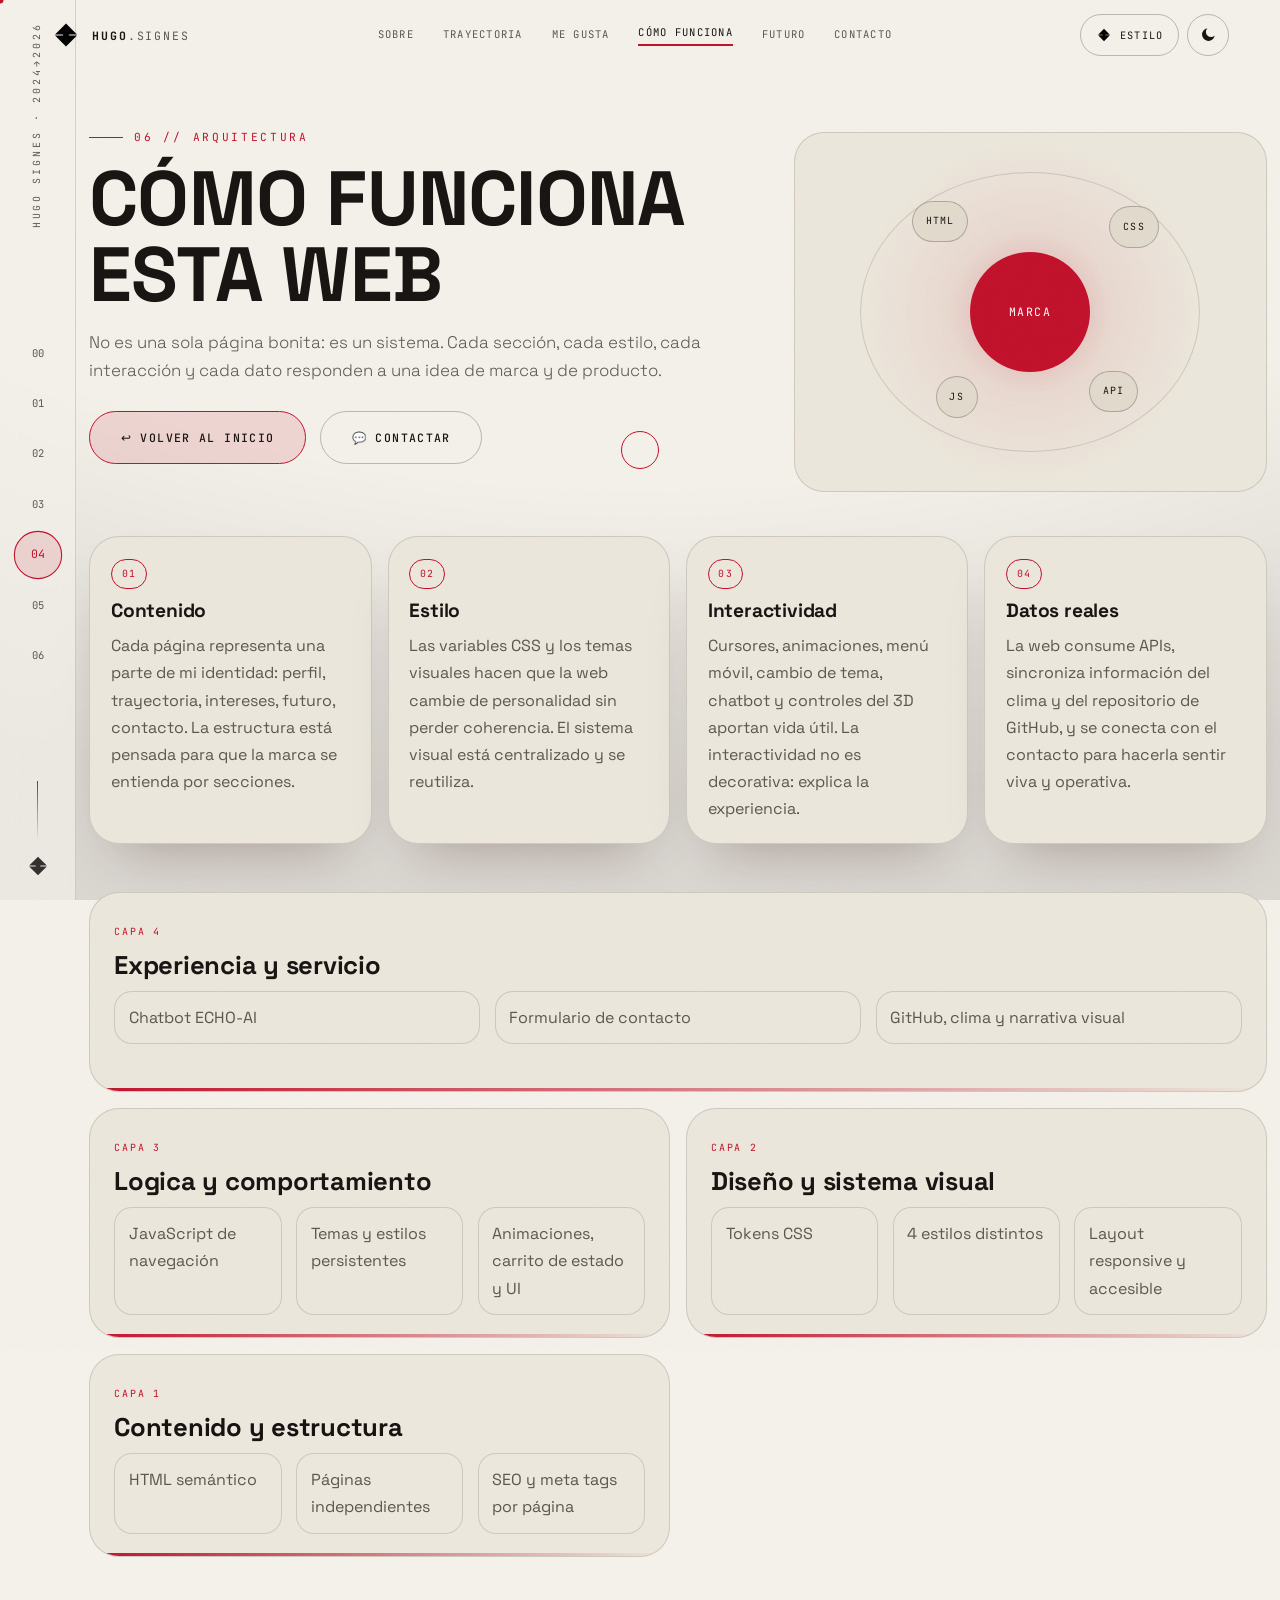
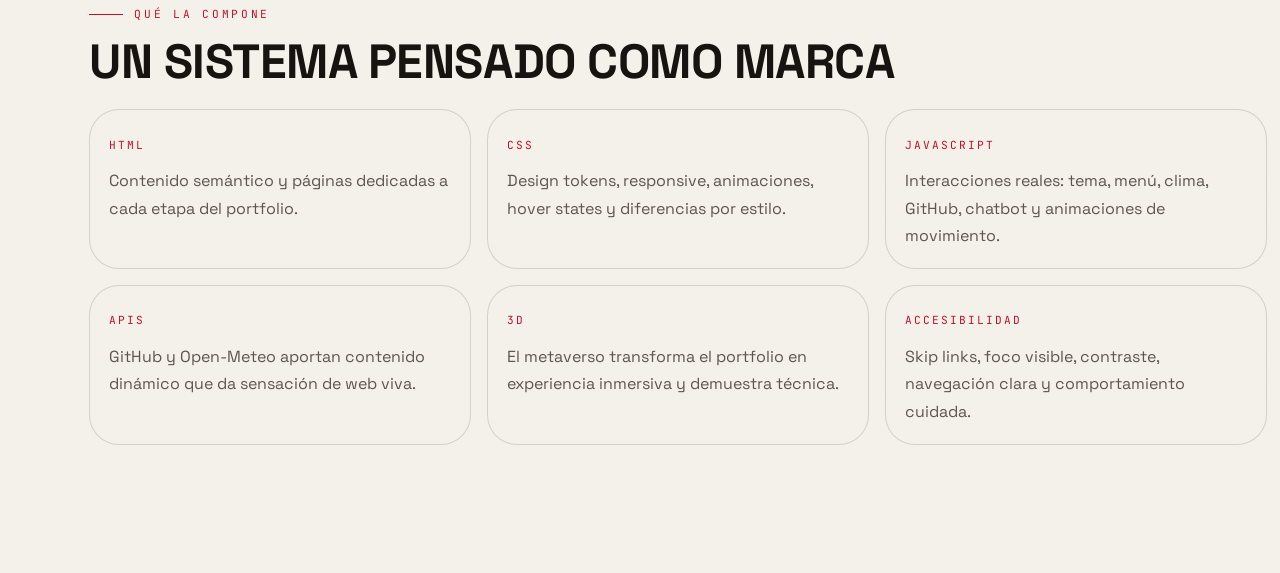
==== como-funciona.html @ f573a204 "Añadido: pagina de como funciona la web y resolucion de algunos problemas" ====
<!DOCTYPE html>
<html lang="es" data-theme="dark" data-style="unico">
<head>
<meta charset="UTF-8">
<meta name="viewport" content="width=device-width, initial-scale=1, viewport-fit=cover, user-scalable=no">
<title>Cómo funciona — Hugo Signes Sisternes</title>
<meta name="theme-color" content="#0A0A0C">
<meta property="og:title" content="Cómo funciona — Hugo Signes Sisternes">
<meta property="og:type" content="website">
<meta name="description" content="Descripción de la arquitectura, contenido y lógica de la web personal de Hugo Signes Sisternes.">
<link rel="preconnect" href="https://fonts.googleapis.com">
<link rel="preconnect" href="https://fonts.gstatic.com" crossorigin>
<link href="https://fonts.googleapis.com/css2?family=Space+Grotesk:wght@300;400;500;600;700&family=JetBrains+Mono:wght@400;500&family=Chakra+Petch:wght@400;500;600;700&family=Fraunces:opsz,wght@9..144,400;9..144,500;9..144,600;9..144,700&family=Press+Start+2P&family=VT323&display=swap" rel="stylesheet">
<link rel="stylesheet" href="styles.css">
<script>
(function(){
  try{
    var url = new URLSearchParams(window.location.search);
    var t = url.get('theme') || localStorage.getItem('hugo-theme') || (matchMedia('(prefers-color-scheme: light)').matches?'light':'dark');
    var s = url.get('style') || localStorage.getItem('hugo-style') || 'unico';
    document.documentElement.setAttribute('data-theme',t);
    document.documentElement.setAttribute('data-style',s);
  }catch(e){}
})();
</script>
</head>
<body>
<a class="skip" href="#main">Saltar al contenido</a>

<svg width="0" height="0" style="position:absolute" aria-hidden="true">
  <symbol id="wing" viewBox="0 0 120 120">
    <path d="M60 14 L16 58 L60 58 Z"/><path d="M60 106 L16 62 L60 62 Z"/>
    <path d="M60 14 L104 58 L60 58 Z"/><path d="M60 106 L104 62 L60 62 Z"/>
    <rect x="50" y="50" width="20" height="20" transform="rotate(45 60 60)"/>
  </symbol>
</svg>

<div class="grain" aria-hidden="true"></div>
<div class="scanlines" aria-hidden="true"></div>
<div class="vignette" aria-hidden="true"></div>
<div class="cursor" aria-hidden="true"></div>
<div class="cursor-ring" aria-hidden="true"></div>
<div class="trail" aria-hidden="true"></div>

<header class="topbar">
  <div class="topbar__inner">
    <a href="index.html" class="logo" data-magnetic>
      <svg class="logo__mark" aria-hidden="true"><use href="#wing"/></svg>
      <span class="logo__txt"><b>hugo</b>.signes</span>
    </a>
    <nav class="topnav" aria-label="Secciones">
      <a href="sobre.html">Sobre</a>
      <a href="trabajo.html">Trayectoria</a>
      <a href="gusta.html">Me gusta</a>
      <a href="como-funciona.html" class="is-active">Cómo funciona</a>
      <a href="futuro.html">Futuro</a>
      <a href="contacto.html">Contacto</a>
    </nav>
    <div class="tools">
      <div class="style-switch">
        <button class="style-switch__btn" id="styleToggle" aria-haspopup="true" aria-expanded="false">
          <svg aria-hidden="true"><use href="#wing"/></svg><span>Estilo</span>
        </button>
        <div class="style-switch__panel" id="stylePanel" hidden>
          <button data-set-style="unico"><i class="sw sw--unico"></i>Único</button>
          <button data-set-style="professional"><i class="sw sw--pro"></i>Profesional</button>
          <button data-set-style="gamer"><i class="sw sw--gamer"></i>Undertale</button>
          <button data-set-style="retro"><i class="sw sw--retro"></i>Retro</button>
        </div>
      </div>
      <button class="theme-toggle" id="themeToggle" aria-label="Cambiar tema">
        <span class="theme-toggle__ico theme-toggle__ico--sun"><svg viewBox="0 0 24 24"><circle cx="12" cy="12" r="4.5"/><g stroke="currentColor" stroke-width="1.6" stroke-linecap="round" fill="none"><path d="M12 2v2.5M12 19.5V22M2 12h2.5M19.5 12H22M4.9 4.9l1.8 1.8M17.3 17.3l1.8 1.8M19.1 4.9l-1.8 1.8M6.7 17.3l-1.8 1.8"/></g></svg></span>
        <span class="theme-toggle__ico theme-toggle__ico--moon"><svg viewBox="0 0 24 24"><path d="M21 12.8A8.5 8.5 0 1 1 11.2 3a6.8 6.8 0 0 0 9.8 9.8Z"/></svg></span>
      </button>
    </div>
  </div>
</header>

<aside class="rail" aria-hidden="true">
  <span class="rail__top">Hugo Signes · 2024→2026</span>
  <nav class="rail__nav">
    <a href="index.html" data-label="Inicio">00<i class="rail__dot"></i></a>
    <a href="sobre.html" data-label="Sobre mí">01<i class="rail__dot"></i></a>
    <a href="trabajo.html" data-label="Trayectoria">02<i class="rail__dot"></i></a>
    <a href="gusta.html" data-label="Me gusta">03<i class="rail__dot"></i></a>
    <a href="como-funciona.html" data-label="Cómo funciona" class="is-active">04<i class="rail__dot"></i></a>
    <a href="futuro.html" data-label="Futuro IA">05<i class="rail__dot"></i></a>
    <a href="contacto.html" data-label="Contacto">06<i class="rail__dot"></i></a>
  </nav>
  <div class="rail__bottom"><span class="rail__line"></span><svg class="rail__wing"><use href="#wing"/></svg></div>
</aside>

<div class="page">
<main id="main">
  <section class="section architecture" id="como-funciona">
    <div class="section__inner">
      <div class="architecture__hero" data-reveal>
        <div>
          <span class="section__num">06 // Arquitectura</span>
          <h1 class="section__title">Cómo funciona esta web</h1>
          <p class="section__sub">No es una sola página bonita: es un sistema. Cada sección, cada estilo, cada interacción y cada dato responden a una idea de marca y de producto.</p>
          <div class="hero__cta" style="margin-top: 1.6rem;">
            <a href="index.html" class="btn btn--solid" data-magnetic>↩ Volver al inicio</a>
            <a href="contacto.html" class="btn btn--ghost" data-magnetic>💬 Contactar</a>
          </div>
        </div>
        <div class="architecture__visual">
          <div class="architecture__orbit">
            <span class="architecture__core">marca</span>
            <span class="architecture__node architecture__node--1">HTML</span>
            <span class="architecture__node architecture__node--2">CSS</span>
            <span class="architecture__node architecture__node--3">JS</span>
            <span class="architecture__node architecture__node--4">API</span>
          </div>
        </div>
      </div>

      <div class="architecture__steps" data-reveal>
        <article class="architecture__card">
          <span class="architecture__index">01</span>
          <h3>Contenido</h3>
          <p>Cada página representa una parte de mi identidad: perfil, trayectoria, intereses, futuro, contacto. La estructura está pensada para que la marca se entienda por secciones.</p>
        </article>
        <article class="architecture__card">
          <span class="architecture__index">02</span>
          <h3>Estilo</h3>
          <p>Las variables CSS y los temas visuales hacen que la web cambie de personalidad sin perder coherencia. El sistema visual está centralizado y se reutiliza.</p>
        </article>
        <article class="architecture__card">
          <span class="architecture__index">03</span>
          <h3>Interactividad</h3>
          <p>Cursores, animaciones, menú móvil, cambio de tema, chatbot y controles del 3D aportan vida útil. La interactividad no es decorativa: explica la experiencia.</p>
        </article>
        <article class="architecture__card">
          <span class="architecture__index">04</span>
          <h3>Datos reales</h3>
          <p>La web consume APIs, sincroniza información del clima y del repositorio de GitHub, y se conecta con el contacto para hacerla sentir viva y operativa.</p>
        </article>
      </div>

      <div class="architecture__diagram" data-reveal>
        <div class="architecture__layer architecture__layer--top">
          <span class="architecture__label">Capa 4</span>
          <h3>Experiencia y servicio</h3>
          <ul>
            <li>Chatbot ECHO-AI</li>
            <li>Formulario de contacto</li>
            <li>GitHub, clima y narrativa visual</li>
          </ul>
        </div>
        <div class="architecture__layer architecture__layer--mid">
          <span class="architecture__label">Capa 3</span>
          <h3>Logica y comportamiento</h3>
          <ul>
            <li>JavaScript de navegación</li>
            <li>Temas y estilos persistentes</li>
            <li>Animaciones, carrito de estado y UI</li>
          </ul>
        </div>
        <div class="architecture__layer architecture__layer--low">
          <span class="architecture__label">Capa 2</span>
          <h3>Diseño y sistema visual</h3>
          <ul>
            <li>Tokens CSS</li>
            <li>4 estilos distintos</li>
            <li>Layout responsive y accesible</li>
          </ul>
        </div>
        <div class="architecture__layer architecture__layer--base">
          <span class="architecture__label">Capa 1</span>
          <h3>Contenido y estructura</h3>
          <ul>
            <li>HTML semántico</li>
            <li>Páginas independientes</li>
            <li>SEO y meta tags por página</li>
          </ul>
        </div>
      </div>

      <div class="architecture__stack" data-reveal>
        <div class="section__head" style="margin-bottom:1.5rem;">
          <span class="section__num">Qué la compone</span>
          <h2 class="section__title" style="font-size: clamp(2rem, 4vw, 3rem);">Un sistema pensado como marca</h2>
        </div>

        <div class="architecture__features">
          <div class="architecture__feature">
            <span>HTML</span>
            <p>Contenido semántico y páginas dedicadas a cada etapa del portfolio.</p>
          </div>
          <div class="architecture__feature">
            <span>CSS</span>
            <p>Design tokens, responsive, animaciones, hover states y diferencias por estilo.</p>
          </div>
          <div class="architecture__feature">
            <span>JavaScript</span>
            <p>Interacciones reales: tema, menú, clima, GitHub, chatbot y animaciones de movimiento.</p>
          </div>
          <div class="architecture__feature">
            <span>APIs</span>
            <p>GitHub y Open-Meteo aportan contenido dinámico que da sensación de web viva.</p>
          </div>
          <div class="architecture__feature">
            <span>3D</span>
            <p>El metaverso transforma el portfolio en experiencia inmersiva y demuestra técnica.</p>
          </div>
          <div class="architecture__feature">
            <span>Accesibilidad</span>
            <p>Skip links, foco visible, contraste, navegación clara y comportamiento cuidada.</p>
          </div>
        </div>
      </div>
    </div>
  </section>
</main>
</div>

<script src="script.js" defer></script>
</body>
</html>
---- styles.css ----
/* =====================================================================
   HUGO SIGNES SISTERNES · 4 ESTILOS COMPLETOS (Optimizado para Rúbrica)
   unico · professional · gamer (Undertale) · retro (Pixel CRT)
   ===================================================================== */

:root{
  --wrap:min(1280px,92vw); 
  --ease:cubic-bezier(.16,1,.3,1); 
  --ease-b:cubic-bezier(.68,-.4,.32,1.4); 
  --ease-out-quint: cubic-bezier(0.22, 1, 0.36, 1);
  --r:20px; --r-lg:30px; --r-btn:999px;
  --font-display:'Space Grotesk',system-ui,sans-serif;
  --font-body:'Space Grotesk',system-ui,sans-serif;
  --font-label:'JetBrains Mono',ui-monospace,monospace;
  --clip:none; --scan:0; --glow:0 0 0 0 transparent;
  --card-shadow:0 30px 60px -30px rgba(0,0,0,.6); --rail-w:76px;
  --img-filter:grayscale(.3) contrast(1.05); --media-shadow:none; --media-overlay:none;
}

/* ===== 1) ÚNICO · YVELTAL ===== */
html[data-style="unico"]{
  --bg:#0A0A0C; --bg-2:#121217; --bg-3:#1B1B22; --text:#F4F1EA; --muted:#9A9CA6; --bone:#E9E4D6;
  --accent:#E4172B; --accent-2:#FF3A4D; --accent-3:#E9E4D6; --accent-soft:rgba(228,23,43,.16);
  --line:rgba(244,241,234,.12); --line-strong:rgba(244,241,234,.24); --on-accent:#fff;
  --grain:.05; --r:20px; --r-lg:30px; --img-filter:grayscale(.35) contrast(1.06);
}
html[data-style="unico"][data-theme="light"]{
  --bg:#F4F1EA; --bg-2:#ECE7DC; --bg-3:#E1DACB; --text:#161311; --muted:#5C564D; --bone:#161311;
  --accent:#C2102A; --accent-2:#E4172B; --accent-3:#161311; --accent-soft:rgba(194,16,42,.12);
  --line:rgba(22,19,17,.14); --line-strong:rgba(22,19,17,.26); --grain:.035;
  --card-shadow:0 30px 55px -30px rgba(60,20,20,.35);
}

/* ===== 2) PROFESIONAL ===== */
html[data-style="professional"]{
  --font-display:'Fraunces',Georgia,serif; --font-body:'Space Grotesk',system-ui,sans-serif; --font-label:'JetBrains Mono',monospace;
  --r:8px; --r-lg:12px; --r-btn:6px; --grain:.015;
  --bg:#0E1626; --bg-2:#13203A; --bg-3:#1B2C4C; --text:#EAF0F8; --muted:#9FB0C6; --bone:#EAF0F8;
  --accent:#E03A4C; --accent-2:#6EA8FE; --accent-3:#6EA8FE; --accent-soft:rgba(110,168,254,.14);
  --line:rgba(234,240,248,.12); --line-strong:rgba(234,240,248,.26); --on-accent:#fff;
  --card-shadow:0 24px 50px -30px rgba(0,0,0,.7); --img-filter:grayscale(0) saturate(.95) contrast(1.02);
}
html[data-style="professional"][data-theme="light"]{
  --bg:#FBFAF7; --bg-2:#F1EFE8; --bg-3:#E7E3D8; --text:#16202E; --muted:#5A6675; --bone:#16202E;
  --accent:#B01E30; --accent-2:#2E5FA3; --accent-3:#2E5FA3; --accent-soft:rgba(46,95,163,.10);
  --line:rgba(22,32,46,.14); --line-strong:rgba(22,32,46,.28);
  --card-shadow:0 20px 40px -28px rgba(30,40,60,.28);
}

/* ===== 3) RETRO · PIXEL / CRT ===== */
html[data-style="retro"]{
  --font-display:'Press Start 2P',monospace; --font-body:'VT323',monospace; --font-label:'Press Start 2P',monospace;
  --r:0; --r-lg:0; --r-btn:0; --grain:.06; --scan:.3;
  --bg:#0d0d12; --bg-2:#15151d; --bg-3:#1d1d28; --text:#e8f6e8; --muted:#8fa88f; --bone:#3ddc84;
  --accent:#ff2e4c; --accent-2:#ffd23f; --accent-3:#3ddc84; --accent-soft:rgba(255,46,76,.18);
  --line:rgba(232,246,232,.14); --line-strong:rgba(61,220,132,.42); --on-accent:#0d0d12;
  --card-shadow:6px 6px 0 var(--accent-3); --img-filter:contrast(1.15) saturate(1.4);
  --media-shadow:4px 4px 0 var(--text);
  --media-overlay:repeating-linear-gradient(0deg,rgba(0,0,0,.25) 0 2px,transparent 2px 4px);
}
html[data-style="retro"][data-theme="light"]{
  --bg:#dfe6d5; --bg-2:#cfd9c4; --bg-3:#c0cca8; --text:#16211a; --muted:#4a5a4d; --bone:#1f7a3d;
  --accent:#d0202f; --accent-2:#c98a12; --accent-3:#1f7a3d; --accent-soft:rgba(208,32,47,.14);
  --line:rgba(22,33,26,.2); --line-strong:rgba(31,122,61,.45); --on-accent:#f4f7ee;
  --card-shadow:6px 6px 0 rgba(22,33,26,.85); --media-shadow:4px 4px 0 rgba(22,33,26,.85);
}

/* ---------- Reset & Base ---------- */
*,*::before,*::after{box-sizing:border-box}
[hidden]{display:none!important}
html{scroll-behavior:smooth; scroll-padding-top:6rem}
body{margin:0;background:var(--bg);color:var(--text);font-family:var(--font-body);line-height:1.7;-webkit-font-smoothing:antialiased;overflow-x:hidden;transition:background .5s var(--ease),color .5s var(--ease)}
body.has-cursor,body.has-cursor a,body.has-cursor button,body.has-cursor .topnav a,body.has-cursor .style-switch__btn,body.has-cursor .theme-toggle{cursor:none}
img{max-width:100%;display:block}
a{color:inherit;text-decoration:none}
h1,h2,h3{margin:0;font-family:var(--font-display);font-weight:700;line-height:.98;letter-spacing:-.01em}
p{margin:0 0 1.1em}
button{font-family:inherit;cursor:pointer}
ul,ol{margin:0;padding:0}
::selection{background:var(--accent);color:var(--on-accent)}

.hero, .section, .footer { scroll-margin-top: 80px; }

/* ---------- Capas Visuales (Grano, Scanlines, Viñeta) ---------- */
.grain{position:fixed;inset:-50%;z-index:200;pointer-events:none;opacity:var(--grain);background-image:url("data:image/svg+xml;utf8,<svg xmlns='http://www.w3.org/2000/svg' width='240' height='240'><filter id='n'><feTurbulence type='fractalNoise' baseFrequency='.9' numOctaves='3'/></filter><rect width='100%' height='100%' filter='url(%23n)'/></svg>");animation:grain 6s steps(6) infinite}
@keyframes grain{0%{transform:translate(0,0)}20%{transform:translate(-3%,2%)}40%{transform:translate(2%,-3%)}60%{transform:translate(-2%,-2%)}80%{transform:translate(3%,1%)}100%{transform:translate(0,0)}}
.scanlines{position:fixed;inset:0;z-index:199;pointer-events:none;opacity:var(--scan);background:repeating-linear-gradient(0deg,rgba(0,0,0,.5) 0 1px,transparent 1px 3px);animation:scan 8s linear infinite}
@keyframes scan{to{background-position:0 100%}}
.vignette{position:fixed;inset:0;z-index:1;pointer-events:none;background:radial-gradient(120% 90% at 50% 0%,transparent 55%,rgba(0,0,0,.4))}
html[data-theme="light"] .vignette{background:radial-gradient(120% 90% at 50% 0%,transparent 60%,rgba(0,0,0,.1))}

/* ---------- Accesibilidad & Foco ---------- */
.skip{position:fixed;left:1rem;top:-4rem;z-index:300;background:var(--accent);color:var(--on-accent);padding:.7rem 1.1rem;border-radius:var(--r-btn);transition:top .2s}
.skip:focus{top:1rem}
:where(a,button,input,textarea,[tabindex]):focus-visible{outline:2px solid var(--accent-2);outline-offset:3px}

/* ---------- Cursor Personalizado y Estela ---------- */
.cursor,.cursor-ring{position:fixed;top:0;left:0;z-index:210;pointer-events:none;border-radius:50%;transform:translate(-50%,-50%);opacity:0;transition:opacity .3s}
.cursor{width:7px;height:7px;background:var(--accent)}
.cursor-ring{width:38px;height:38px;border:1.5px solid var(--accent);transition:width .28s var(--ease),height .28s var(--ease),background .28s,border-color .28s,border-radius .28s}
body.has-cursor .cursor,body.has-cursor .cursor-ring{opacity:1}
body.has-cursor .cursor-ring.is-hover{width:70px;height:70px;background:var(--accent-soft);border-color:transparent;backdrop-filter: blur(2px);}
html[data-style="gamer"] .cursor-ring{border-style:dashed;border-radius:4px}
html[data-style="gamer"] .cursor{border-radius:1px}
html[data-style="retro"] .cursor-ring{border-radius:0;border-width:2px}
html[data-style="retro"] .cursor{border-radius:0;width:9px;height:9px}
html[data-style="professional"] .cursor,html[data-style="professional"] .cursor-ring{display:none}
.trail{position:fixed;inset:0;z-index:181;pointer-events:none;overflow:hidden}
.trail i{position:absolute;width:7px;height:7px;border-radius:50%;background:var(--accent);transform:translate(-50%,-50%);box-shadow:0 0 10px var(--accent);animation:trail .8s var(--ease) forwards}
@keyframes trail{to{opacity:0;transform:translate(-50%,-50%) scale(.15)}}

/* ---------- Topbar & Navegación Superior ---------- */
.topbar{position:fixed;top:0;left:0;right:0;z-index:120;transition:.4s var(--ease);border-bottom:1px solid transparent}
.topbar.is-scrolled{background:color-mix(in srgb,var(--bg) 84%,transparent);backdrop-filter:blur(16px) saturate(1.3);border-bottom-color:var(--line)}
.topbar__inner{width:var(--wrap);margin-inline:auto;display:flex;align-items:center;justify-content:space-between;gap:1rem;padding:.9rem 0}
.logo{display:flex;align-items:center;gap:.7rem; transition: transform .3s var(--ease-b)}
.logo:hover{transform: scale(1.05)}
.logo__mark{width:30px;height:30px;color:var(--accent);flex:none;animation:spinSlow 26s linear infinite}
@keyframes spinSlow{to{transform:rotate(360deg)}}
.logo__txt{font-family:var(--font-label);font-size:.72rem;letter-spacing:.16em;text-transform:uppercase;color:var(--muted)}
.logo__txt b{color:var(--text)}
.topnav{display:flex;gap:.1rem;list-style:none}
.topnav a{position:relative;display:block;padding:.6rem .85rem;font-family:var(--font-label);font-size:.66rem;letter-spacing:.12em;text-transform:uppercase;color:var(--muted);transition:color .3s, transform .3s var(--ease)}
.topnav a::after{content:"";position:absolute;left:.85rem;right:.85rem;bottom:.35rem;height:2px;background:var(--accent);transform:scaleX(0);transform-origin:0 50%;transition:transform .4s var(--ease)}
.topnav a:hover,.topnav a.is-active{color:var(--text); transform: translateY(-2px)}
.topnav a:hover::after,.topnav a.is-active::after{transform:scaleX(1)}
.tools{display:flex;align-items:center;gap:.5rem}
.weather-badge{display:inline-flex;align-items:center;gap:.55rem;padding:.42rem .8rem;border:1px solid var(--line-strong);background:color-mix(in srgb, var(--bg-2) 80%, transparent);border-radius:999px;color:var(--text);font-family:var(--font-label);font-size:.62rem;letter-spacing:.08em;text-transform:uppercase;box-shadow:var(--card-shadow);backdrop-filter:blur(10px)}
.weather-badge span{display:inline-block}
.weather-badge #weather-icon{font-size:1rem;line-height:1}
.weather-city{color:var(--muted)}
.style-switch{position:relative}
.style-switch__btn{display:flex;align-items:center;gap:.5rem;height:42px;padding:0 .95rem;border:1px solid var(--line-strong);background:transparent;color:var(--text);border-radius:var(--r-btn);font-family:var(--font-label);font-size:.64rem;letter-spacing:.1em;text-transform:uppercase;transition:.3s var(--ease)}
.style-switch__btn:hover{border-color:var(--accent);color:var(--accent);box-shadow:var(--glow); transform: translateY(-2px)}
.style-switch__btn svg{width:16px;height:16px;color:var(--accent)}
.style-switch__panel{position:absolute;top:calc(100% + 10px);right:0;width:230px;background:color-mix(in srgb,var(--bg-2) 90%,transparent); backdrop-filter:blur(10px); border:1px solid var(--line-strong);border-radius:var(--r);padding:.5rem;box-shadow:var(--card-shadow);display:flex;flex-direction:column;gap:.15rem;transform-origin:top right;animation:pop .3s var(--ease-b)}
@keyframes pop{from{opacity:0;transform:scale(.9) translateY(-10px)}to{opacity:1;transform:none}}
.style-switch__panel button{display:flex;align-items:center;gap:.7rem;width:100%;padding:.75rem .8rem;border:0;background:transparent;color:var(--muted);border-radius:calc(var(--r) - 4px);font-family:var(--font-label);font-size:.72rem;text-align:left;transition:all .25s var(--ease)}
.style-switch__panel button:hover{background:var(--bg-3);color:var(--text);transform:translateX(5px)}
.style-switch__panel button.is-active{background:var(--accent-soft);color:var(--text)}
.sw{width:16px;height:16px;border-radius:5px;flex:none;box-shadow:inset 0 0 0 1px rgba(255,255,255,.15)}
.sw--unico{background:linear-gradient(135deg,#E4172B,#0A0A0C)}
.sw--pro{background:linear-gradient(135deg,#2E5FA3,#E03A4C)}
.sw--gamer{background:linear-gradient(135deg,#FF1E45,#21E6C1)}
.sw--retro{background:linear-gradient(135deg,#ff2e4c,#3ddc84)}
.theme-toggle{position:relative;width:42px;height:42px;border:1px solid var(--line-strong);background:transparent;color:var(--text);display:grid;place-items:center;border-radius:var(--r-btn);transition:.3s var(--ease)}
.theme-toggle:hover{border-color:var(--accent);color:var(--accent);box-shadow:var(--glow); transform: translateY(-2px)}
.theme-toggle__ico{position:absolute;display:grid;place-items:center;transition:transform .5s var(--ease-b),opacity .4s}
.theme-toggle__ico svg{width:18px;height:18px;fill:currentColor}
.theme-toggle__ico--moon{opacity:0;transform:rotate(-90deg) scale(.4)}
html[data-theme="light"] .theme-toggle__ico--sun{opacity:0;transform:rotate(90deg) scale(.4)}
html[data-theme="light"] .theme-toggle__ico--moon{opacity:1;transform:none}
.burger{display:none;flex-direction:column;gap:5px;width:42px;height:42px;align-items:center;justify-content:center;background:none;border:1px solid var(--line-strong);border-radius:var(--r-btn)}
.burger span{display:block;width:20px;height:2px;background:var(--text);transition:.3s var(--ease)}
.burger[aria-expanded="true"] span:nth-child(1){transform:translateY(7px) rotate(45deg)}
.burger[aria-expanded="true"] span:nth-child(2){opacity:0}
.burger[aria-expanded="true"] span:nth-child(3){transform:translateY(-7px) rotate(-45deg)}

/* ---------- Rail Lateral ---------- */
.rail{position:fixed;left:0;top:0;bottom:0;width:var(--rail-w);z-index:110;display:flex;flex-direction:column;align-items:center;justify-content:space-between;padding:1.4rem 0;border-right:1px solid var(--line);background:color-mix(in srgb,var(--bg) 70%,transparent);backdrop-filter:blur(8px)}
.rail__top{writing-mode:vertical-rl;transform:rotate(180deg);font-family:var(--font-label);font-size:.62rem;letter-spacing:.3em;text-transform:uppercase;color:var(--muted)}
.rail__nav{display:flex;flex-direction:column;gap:.4rem;list-style:none}
.rail__nav a{position:relative;display:grid;place-items:center;width:44px;height:44px;border-radius:var(--r-btn);font-family:var(--font-label);font-size:.66rem;color:var(--muted);border:1px solid transparent;transition:.35s var(--ease)}
.rail__nav a::before{content:attr(data-label);position:absolute;left:calc(100% + 12px);white-space:nowrap;font-size:.62rem;letter-spacing:.14em;text-transform:uppercase;color:var(--text);background:var(--bg-2);border:1px solid var(--line-strong);padding:.35rem .7rem;border-radius:var(--r-btn);opacity:0;transform:translateX(-10px);transition:.35s var(--ease-b);pointer-events:none}
.rail__nav a:hover::before{opacity:1;transform:translateX(0)}
.rail__nav a:hover{color:var(--text);border-color:var(--line-strong)}
.rail__nav a.is-active{color:var(--accent);border-color:var(--accent);background:var(--accent-soft);box-shadow:var(--glow); transform: scale(1.1)}
.rail__dot{position:absolute;right:-30px;top:50%;width:6px;height:6px;border-radius:50%;background:var(--accent);transform:translateY(-50%) scale(0);opacity:0;transition:.3s var(--ease-b)}
.rail__bottom{display:flex;flex-direction:column;align-items:center;gap:.8rem}
.rail__wing{width:24px;height:24px;color:var(--accent);opacity:.8;animation:spinSlow 20s linear infinite reverse}
.rail__line{width:1px;height:60px;background:linear-gradient(var(--accent),transparent)}
.page{padding-left:var(--rail-w)}

/* ---------- Hero Section ---------- */
.hero{position:relative;min-height:100svh;display:flex;align-items:center;padding:7rem 0 4rem;overflow:hidden}
.hero__bg{position:absolute;inset:0;z-index:0}
.hero__grid{position:absolute;inset:-2px;background-image:linear-gradient(var(--line) 1px,transparent 1px),linear-gradient(90deg,var(--line) 1px,transparent 1px);background-size:70px 70px;opacity:.6;transition:transform .3s ease-out;-webkit-mask-image:radial-gradient(ellipse 80% 70% at 30% 40%,#000,transparent 78%);mask-image:radial-gradient(ellipse 80% 70% at 30% 40%,#000,transparent 78%)}
.hero__glow{position:absolute;width:1100px;height:1100px;top:-28%;right:-14%;background:radial-gradient(circle,var(--accent-soft),transparent 60%);filter:blur(30px);transition:transform .3s ease-out}
.hero__wing{position:absolute;width:min(52vw,620px);height:auto;top:50%;color:var(--accent);opacity:.13;animation:breathe 9s ease-in-out infinite;transition:transform .2s ease-out}
.hero__wing--l{left:-4%;transform:translateY(-50%) scaleX(-1)}
.hero__wing--r{right:-4%;transform:translateY(-50%)}
@keyframes breathe{0%,100%{opacity:.09}50%{opacity:.2}}
.hero__inner{position:relative;z-index:3;width:var(--wrap);margin-inline:auto;display:grid;grid-template-columns:1.35fr .8fr;gap:clamp(2rem,5vw,4rem);align-items:center}
.kicker{display:inline-flex;align-items:center;gap:.6rem;font-family:var(--font-label);font-size:.72rem;letter-spacing:.2em;text-transform:uppercase;color:var(--muted);margin-bottom:1.6rem}
.kicker .dot{width:9px;height:9px;border-radius:50%;background:var(--accent);box-shadow:0 0 0 0 var(--accent-soft);animation:pulse 1.8s infinite}
@keyframes pulse{0%,100%{box-shadow:0 0 0 0 var(--accent-soft)}50%{box-shadow:0 0 0 10px transparent}}
.hero__name{font-size:clamp(3rem,12vw,9.4rem);text-transform:uppercase;line-height:.8;margin-bottom:1.6rem}
.hero__name-line{display:block;clip-path:inset(0 0 100% 0);animation:lineUp .95s var(--ease-out-quint) forwards}
.hero__name-line:nth-child(1){animation-delay:.08s}.hero__name-line:nth-child(2){animation-delay:.22s}.hero__name-line:nth-child(3){animation-delay:.36s}
.hero__name-line--accent{color:var(--accent)}
@keyframes lineUp{to{clip-path:inset(0 0 0 0)}}
.hero__phrase{font-size:clamp(1.05rem,1.6vw,1.35rem);color:var(--muted);max-width:560px;margin-bottom:2.2rem;font-weight:300}
.hero__phrase em{color:var(--text);font-style:normal;border-bottom:1px solid var(--accent);padding-bottom:1px}
.hero__phrase b{color:var(--accent)}
.hero__cta{display:flex;flex-wrap:wrap;gap:.9rem;margin-bottom:2rem}
.hero__chips{display:flex;flex-wrap:wrap;gap:.5rem;list-style:none}
.hero__chips li{font-family:var(--font-label);font-size:.62rem;letter-spacing:.1em;text-transform:uppercase;color:var(--muted);border:1px solid var(--line);padding:.45rem .85rem;border-radius:var(--r-btn);transition:.3s var(--ease-b)}
.hero__chips li:hover{color:var(--accent);border-color:var(--accent);transform:translateY(-4px); box-shadow: 0 4px 10px rgba(0,0,0,0.1)}

/* ---------- Ficha Técnica (Spec) ---------- */
.spec{border:1px solid var(--line-strong);background:color-mix(in srgb,var(--bg-2) 82%,transparent);border-radius:var(--r-lg);padding:1.4rem;position:relative;overflow:hidden;backdrop-filter:blur(6px);animation:float 7s ease-in-out infinite;will-change:transform}
@keyframes float{0%,100%{translate:0 0}50%{translate:0 -12px}}
.spec__head{display:flex;align-items:center;justify-content:space-between;font-family:var(--font-label);font-size:.62rem;letter-spacing:.16em;text-transform:uppercase;color:var(--muted);margin-bottom:1.1rem;padding-bottom:.9rem;border-bottom:1px solid var(--line)}
.spec__head .live{display:inline-flex;align-items:center;gap:.4rem;color:var(--accent)}
.spec__head .live span{width:7px;height:7px;border-radius:50%;background:var(--accent);animation:pulse 1.6s infinite}
.spec__photo{position:relative;border-radius:var(--r);overflow:hidden;margin-bottom:1.1rem}
.spec__photo img{aspect-ratio:16/10;object-fit:cover;filter:var(--img-filter);transition:transform 6s var(--ease)}
.spec__photo:hover img{transform:scale(1.08)}
.spec__photo figcaption{position:absolute;left:.7rem;bottom:.6rem;font-family:var(--font-label);font-size:.58rem;letter-spacing:.1em;color:#fff;background:rgba(0,0,0,.5);padding:.25rem .5rem;border-radius:6px}
.spec dl{display:grid;grid-template-columns:1fr auto;gap:.55rem .8rem;margin:0;font-size:.86rem}
.spec dt{color:var(--muted);font-family:var(--font-label);font-size:.66rem;letter-spacing:.06em;text-transform:uppercase}
.spec dd{margin:0;text-align:right;font-weight:600}
.spec__wing{position:absolute;right:-30px;bottom:-30px;width:140px;height:140px;color:var(--accent);opacity:.08;animation:spinSlow 30s linear infinite}

/* ---------- Tambor + Marquee ---------- */
.drum{position:relative;z-index:3;height:150px;overflow:hidden;border-block:1px solid var(--line);background:var(--bg-2);perspective:1200px;display:grid;place-items:center}
.drum__stage{position:absolute;left:50%;top:50%;width:0;height:0;transform-style:preserve-3d;animation:drumSpin 24s linear infinite}
@keyframes drumSpin{from{transform:rotateY(0)}to{transform:rotateY(360deg)}}
.drum__item{position:absolute;left:0;top:0;white-space:nowrap;font-family:var(--font-display);font-weight:700;text-transform:uppercase;letter-spacing:.02em;transform:translate(-50%,-50%) rotateY(var(--a)) translateZ(360px);backface-visibility:hidden}
.drum__item .w{color:var(--text);opacity:.55; transition: opacity .3s}
.drum__item:hover .w{opacity: 1; color: var(--accent)}
.drum__item .x{color:var(--accent);margin:0 .6rem;font-size:.7em;vertical-align:middle}
.drum::before,.drum::after{content:"";position:absolute;top:0;bottom:0;width:16%;z-index:2;pointer-events:none}
.drum::before{left:0;background:linear-gradient(90deg,var(--bg-2),transparent)}
.drum::after{right:0;background:linear-gradient(270deg,var(--bg-2),transparent)}
.marquee{position:relative;z-index:3;overflow:hidden;border-bottom:1px solid var(--line);background:var(--bg)}
.marquee__track{display:flex;width:max-content;animation:marq 30s linear infinite}
.marquee:hover .marquee__track{animation-play-state:paused}
.marquee__group{display:inline-flex;align-items:center;gap:2rem;padding:.7rem 1rem;white-space:nowrap;font-family:var(--font-label);font-size:.7rem;letter-spacing:.18em;text-transform:uppercase;color:var(--muted)}
.marquee__group .x{color:var(--accent)}
@keyframes marq{to{transform:translateX(-50%)}}

/* ---------- Secciones Globales ---------- */
.section{position:relative;padding:clamp(5rem,10vw,9rem) 0;z-index:3}
.section__inner{width:var(--wrap);margin-inline:auto;position:relative;z-index:2}
.section__head{margin-bottom:clamp(2.4rem,5vw,3.8rem);max-width:820px}
.section__num{font-family:var(--font-label);font-size:.7rem;letter-spacing:.24em;color:var(--accent);text-transform:uppercase;display:flex;align-items:center;gap:.7rem;margin-bottom:.9rem}
.section__num::before{content:"";width:34px;height:1px;background:var(--accent)}
.section__title{font-size:clamp(2.4rem,6vw,4.8rem);text-transform:uppercase}
.section__sub{color:var(--muted);max-width:640px;margin-top:1rem;font-weight:300;font-size:1.05rem}
.mask{display:block;overflow:hidden; padding-bottom: 5px;}.mask>span{display:block;transform:translateY(115%);transition:transform 1.05s var(--ease-out-quint)}
.is-in .mask>span{transform:none}
.wing-div{display:flex;align-items:center;gap:1rem;position:relative;z-index:3;width:var(--wrap);margin-inline:auto}
.wing-div::before,.wing-div::after{content:"";height:1px;flex:1;background:linear-gradient(90deg,transparent,var(--line-strong))}
.wing-div::after{background:linear-gradient(90deg,var(--line-strong),transparent)}
.wing-div svg{width:28px;height:28px;color:var(--accent);animation:spinSlow 22s linear infinite}

/* ---------- Sobre mí ---------- */
.about{display:grid;grid-template-columns:.82fr 1.18fr;gap:clamp(2rem,5vw,4.5rem);align-items:start}
.about__sticky{position:sticky;top:110px}
.about__portrait{position:relative;border:1px solid var(--line);border-radius:var(--r-lg);overflow:hidden;clip-path:var(--clip)}
.about__portrait img{aspect-ratio:4/5;object-fit:cover;filter:var(--img-filter);animation:kb 22s ease-in-out infinite alternate}
@keyframes kb{from{transform:scale(1)}to{transform:scale(1.09)}}
.about__portrait figcaption{position:absolute;left:0;right:0;bottom:0;display:flex;justify-content:space-between;padding:1rem;font-family:var(--font-label);font-size:.62rem;letter-spacing:.12em;color:#fff;background:linear-gradient(transparent,rgba(0,0,0,.7))}
.about__badge{margin-top:1rem;display:flex;gap:.6rem;flex-wrap:wrap}
.about__badge span{font-family:var(--font-label);font-size:.6rem;letter-spacing:.1em;text-transform:uppercase;color:var(--muted);border:1px solid var(--line);padding:.4rem .7rem;border-radius:var(--r-btn); transition: .3s}
.about__badge span:hover{background: var(--accent); color: var(--on-accent); border-color: var(--accent)}
.about__lead{font-size:clamp(1.15rem,1.7vw,1.45rem);font-weight:300;margin-bottom:1.4rem}
.about__text strong{color:var(--accent);font-weight:600}
.about__p{color:var(--muted)}
.about__quote{margin:1.8rem 0;padding:1.2rem 1.5rem;border-left:4px solid var(--accent);background:var(--bg-3);border-radius:0 var(--r) var(--r) 0;font-size:1.15rem;font-weight:500;line-height:1.5; transition: transform .3s var(--ease)}
.about__quote:hover{transform: translateX(10px)}
.about__stats{display:grid;grid-template-columns:repeat(3,1fr);gap:1rem;margin-top:2rem;padding-top:1.6rem;border-top:1px solid var(--line)}
.stat{display:flex;flex-direction:column;gap:.2rem}
.stat__num{font-family:var(--font-label);font-size:clamp(1.8rem,3vw,2.6rem);font-weight:600;color:var(--accent);line-height:1}
.stat__label{font-size:.78rem;color:var(--muted);text-transform:uppercase;letter-spacing:.08em}

.case-study{margin:2.5rem 0 1.5rem;padding:1.5rem;border:1px solid var(--line);background:linear-gradient(180deg, color-mix(in srgb, var(--bg-2) 88%, transparent), var(--bg));border-radius:var(--r-lg);box-shadow:var(--card-shadow)}
.case-study__grid{display:grid;grid-template-columns:repeat(3,minmax(0,1fr));gap:1rem}
.case-study__card{padding:1.2rem;border:1px solid var(--line);border-radius:var(--r);background:rgba(255,255,255,.02)}
.case-study__label{display:inline-block;margin-bottom:.8rem;font-family:var(--font-label);font-size:.62rem;letter-spacing:.16em;text-transform:uppercase;color:var(--accent)}
.case-study__card h3{font-size:clamp(1.1rem, 2vw, 1.55rem);margin-bottom:.7rem;line-height:1.15}
.case-study__card p{color:var(--muted);margin:0;font-size:.98rem}

.architecture__hero{display:grid;grid-template-columns:1.15fr .85fr;align-items:center;gap:clamp(2rem,5vw,4rem)}
.architecture__visual{display:grid;place-items:center;padding:1.4rem;border:1px solid var(--line);background:radial-gradient(circle at center, var(--accent-soft), transparent 58%), var(--bg-2);border-radius:var(--r-lg);min-height:360px;overflow:hidden;position:relative}
.architecture__orbit{position:relative;width:min(340px,80vw);height:280px;border-radius:50%;border:1px solid var(--line);background:radial-gradient(circle, rgba(255,255,255,.03), transparent 60%)}
.architecture__core{position:absolute;inset:50% auto auto 50%;transform:translate(-50%,-50%);display:grid;place-items:center;width:120px;height:120px;border-radius:50%;background:var(--accent);color:var(--on-accent);font-family:var(--font-label);font-size:.72rem;letter-spacing:.14em;text-transform:uppercase;box-shadow:0 0 30px var(--accent-soft)}
.architecture__node{position:absolute;display:grid;place-items:center;border:1px solid var(--line-strong);background:color-mix(in srgb, var(--bg-3) 85%, transparent);color:var(--text);font-family:var(--font-label);font-size:.62rem;letter-spacing:.12em;text-transform:uppercase;padding:.7rem .8rem;border-radius:999px;box-shadow:var(--card-shadow);animation:floatOrbit 7s ease-in-out infinite}
.architecture__node--1{top:10%;left:15%}
.architecture__node--2{top:12%;right:12%}
.architecture__node--3{bottom:12%;left:22%}
.architecture__node--4{bottom:14%;right:18%}
@keyframes floatOrbit{0%,100%{transform:translateY(0)}50%{transform:translateY(-12px)}}
.architecture__steps{display:grid;grid-template-columns:repeat(4,minmax(0,1fr));gap:1rem;margin-top:2.5rem}
.architecture__card{padding:1.3rem;border:1px solid var(--line);border-radius:var(--r-lg);background:var(--bg-2);box-shadow:var(--card-shadow);transition:transform .35s var(--ease), border-color .35s}
.architecture__card:hover{border-color:var(--accent);transform:translateY(-6px)}
.architecture__index{display:inline-block;margin-bottom:.8rem;padding:.35rem .6rem;border:1px solid var(--accent);border-radius:999px;color:var(--accent);font-family:var(--font-label);font-size:.62rem;letter-spacing:.12em}
.architecture__card h3{font-size:1.2rem;margin:0 0 .7rem}
.architecture__card p{margin:0;color:var(--muted);line-height:1.7}
.architecture__diagram{margin-top:3rem;display:grid;grid-template-columns:repeat(2,minmax(0,1fr));gap:1rem}
.architecture__layer{position:relative;padding:1.4rem 1.5rem;border:1px solid var(--line);border-radius:var(--r-lg);background:var(--bg-2);overflow:hidden;min-height:200px}
.architecture__layer::before{content:"";position:absolute;inset:auto 0 0 0;height:3px;background:linear-gradient(90deg,var(--accent),transparent)}
.architecture__layer--top{grid-column:1 / -1}
.architecture__label{display:inline-block;margin-bottom:.8rem;font-family:var(--font-label);font-size:.62rem;letter-spacing:.18em;text-transform:uppercase;color:var(--accent)}
.architecture__layer h3{margin:0 0 .8rem;font-size:clamp(1.3rem,2vw,1.9rem)}
.architecture__layer ul{list-style:none;display:grid;grid-template-columns:repeat(auto-fit,minmax(160px,1fr));gap:.7rem .9rem;padding:0;margin:0}
.architecture__layer li{padding:.75rem .85rem;border:1px solid var(--line);border-radius:calc(var(--r) - 2px);background:rgba(255,255,255,.02);color:var(--muted)}
.architecture__stack{margin-top:3rem}
.architecture__features{display:grid;grid-template-columns:repeat(3,minmax(0,1fr));gap:1rem;margin-top:1.5rem}
.architecture__feature{padding:1.2rem;border:1px solid var(--line);border-radius:var(--r-lg);background:linear-gradient(180deg, rgba(255,255,255,.02), transparent);transition:transform .3s var(--ease), border-color .3s}
.architecture__feature:hover{transform:translateY(-5px);border-color:var(--accent)}
.architecture__feature span{display:inline-block;margin-bottom:.8rem;font-family:var(--font-label);font-size:.7rem;letter-spacing:.18em;text-transform:uppercase;color:var(--accent)}
.architecture__feature p{margin:0;color:var(--muted);line-height:1.7}

/* ---------- Trayectoria / Work ---------- */
.work__stack{display:flex;flex-direction:column;gap:2rem}
.work__card{position:sticky;top:100px;border:1px solid var(--line);background:var(--bg-2);border-radius:var(--r-lg);clip-path:var(--clip);overflow:hidden;box-shadow:var(--card-shadow);display:grid;grid-template-columns:1.1fr .9fr;min-height:60vh;transform:scale(var(--sc,1));transform-origin:top center;transition:border-color .4s, transform .2s ease-out;will-change:transform}
.work__card::before{content:"";position:absolute;inset:0;pointer-events:none;background:radial-gradient(800px circle at var(--mx,50%) var(--my,50%),rgba(255,255,255,0.06),transparent 40%);z-index:10;opacity:0;transition:opacity .4s}
.work__card:hover::before{opacity:1}
.work__card:hover{border-color:color-mix(in srgb,var(--accent) 55%,var(--line))}
.work__body{padding:clamp(1.6rem,3vw,2.6rem);display:flex;flex-direction:column;justify-content:center; position:relative; z-index:2}
.work__top{display:flex;align-items:center;gap:1rem;margin-bottom:1.2rem}
.work__n{font-family:var(--font-label);font-size:.7rem;color:var(--accent);border:1px solid var(--accent);width:40px;height:40px;display:grid;place-items:center;border-radius:var(--r-btn);flex:none;transition:.4s var(--ease-b)}
.work__card:hover .work__n{background:var(--accent);color:var(--on-accent);transform:rotate(-15deg) scale(1.15)}
.work__date{font-family:var(--font-label);font-size:.66rem;letter-spacing:.14em;text-transform:uppercase;color:var(--muted);margin-left:auto}
.work__title{font-size:clamp(1.7rem,3.2vw,2.8rem);text-transform:uppercase;margin-bottom:.9rem}
.work__desc{color:var(--muted);font-weight:300;margin-bottom:1.2rem}
.work__tags{display:flex;flex-wrap:wrap;gap:.5rem;list-style:none}
.work__tags li{font-family:var(--font-label);font-size:.6rem;letter-spacing:.08em;text-transform:uppercase;color:var(--muted);border:1px solid var(--line);padding:.35rem .7rem;border-radius:var(--r-btn); transition: .3s}
.work__tags li:hover{color: var(--accent); border-color: var(--accent); transform: translateY(-3px)}
.work__media{position:relative;overflow:hidden;box-shadow:var(--media-shadow)}
.work__media img{width:100%;height:100%;object-fit:cover;filter:var(--img-filter);transition:transform 1.1s var(--ease)}
.work__card:hover .work__media img{transform:scale(1.07)}
.work__media::after{content:"";position:absolute;inset:0;background:var(--media-overlay);pointer-events:none}
.work__media .tag{position:absolute;top:1rem;right:1rem;z-index:2;font-family:var(--font-label);font-size:.6rem;letter-spacing:.1em;text-transform:uppercase;color:#fff;background:rgba(0,0,0,.5);border:1px solid var(--line);padding:.35rem .6rem;border-radius:var(--r-btn); backdrop-filter: blur(4px)}

/* ---------- ME GUSTA (BENTO GRID) ---------- */
.likes { display: grid; grid-template-columns: repeat(6, 1fr); gap: 1rem; }
.cell {
  position: relative; border: 1px solid var(--line); background: var(--bg-3);
  border-radius: var(--r-lg); clip-path: var(--clip); overflow: hidden;
  box-shadow: var(--card-shadow); transition: border-color .4s var(--ease), transform .3s ease-out;
  will-change: transform; display: flex; flex-direction: column; min-height: 340px;
}
.cell:hover { border-color: color-mix(in srgb, var(--accent) 55%, var(--line)); transform: translateY(-5px); }
.cell__bg { position: absolute; inset: 0; z-index: 0; }
.cell__bg img { width: 100%; height: 100%; object-fit: cover; filter: var(--img-filter); transition: transform 1.5s var(--ease); }
.cell:hover .cell__bg img { transform: scale(1.06); }
.cell__overlay { position: absolute; inset: 0; z-index: 1; pointer-events: none; }
.cell__content {
  position: relative; z-index: 2; padding: clamp(1.5rem, 3vw, 2.5rem); flex: 1;
  display: flex; flex-direction: column; justify-content: center; text-shadow: 0 2px 10px rgba(0,0,0,0.4);
}
.cell--rock .cell__content { justify-content: flex-end; }
.cell--rock { grid-column: span 3; grid-row: span 2; min-height: 520px; }
.cell--games { grid-column: span 3; }
.cell--robot { grid-column: span 3; }
.cell--stack { grid-column: span 6; }
.cell__idx {
  position: absolute; top: 1.2rem; right: 1.3rem; font-family: var(--font-label);
  font-size: .66rem; color: var(--bg-3); z-index: 3; background: var(--accent);
  padding: 4px 10px; border-radius: var(--r-btn); box-shadow: 0 4px 10px rgba(0,0,0,0.3); font-weight:bold;
}
.cell__title { font-size: clamp(1.5rem, 2.6vw, 2.1rem); text-transform: uppercase; margin-bottom: .9rem; }
.cell__desc { color: var(--text); font-weight: 400; line-height: 1.6; text-shadow: 0 2px 5px rgba(0,0,0,0.8); }
html[data-theme="light"] .cell__desc { color: var(--text); } 
.eq { display: flex; align-items: flex-end; gap: 4px; height: 90px; margin: 1.6rem 0; }
.eq span {
  flex: 1; min-width: 4px; border-radius: var(--r-btn);
  background: linear-gradient(var(--accent-2), var(--accent));
  height: var(--h, 50%); transform-origin: bottom; animation: eq 1s ease-in-out infinite alternate;
}
@keyframes eq { from { transform: scaleY(.15); } to { transform: scaleY(1); } }
.tags { display: flex; flex-wrap: wrap; gap: .5rem; list-style: none; margin-top: auto; }
.tags li {
  font-family: var(--font-label); font-size: .6rem; letter-spacing: .08em; text-transform: uppercase;
  color: var(--text); border: 1px solid var(--line-strong); padding: .35rem .7rem; border-radius: var(--r-btn);
  transition: .3s; background: color-mix(in srgb, var(--bg-2) 75%, transparent); backdrop-filter: blur(4px);
}
.tags li:hover { border-color: var(--accent); color: var(--accent); transform: translateY(-3px); }
.gear { position: absolute; right: -20px; bottom: -20px; width: 150px; height: 150px; color: var(--accent); opacity: .15; animation: spinSlow 14s linear infinite; z-index: 0; pointer-events: none; }
.stack-list { list-style: none; display: grid; grid-template-columns: repeat(auto-fit, minmax(150px, 1fr)); gap: .4rem 1.4rem; }
.stack-list li { display: flex; align-items: baseline; gap: .8rem; padding: .7rem 0; border-bottom: 1px solid var(--line-strong); font-weight: 500; transition: .3s var(--ease); text-shadow:none; }
.stack-list li:hover { padding-left: .6rem; border-bottom-color: var(--accent); }
.stack-list span { font-family: var(--font-label); font-size: .62rem; color: var(--accent); }
.stack-list em { margin-left: auto; font-style: normal; font-family: var(--font-label); font-size: .64rem; color: var(--muted); }

/* ---------- Futuro & Terminal ---------- */
.future{overflow:hidden}
.watermark{position:absolute;top:50%;left:50%;transform:translate(-50%,-50%);width:min(80vw,940px);height:auto;color:var(--accent);opacity:.05;z-index:0;pointer-events:none;animation:spinSlow 60s linear infinite}
.future__grid{display:grid;grid-template-columns:1fr 1fr;gap:1.4rem;align-items:start}
.terminal{border:1px solid var(--line-strong);border-radius:var(--r);background:var(--bg-2);overflow:hidden;box-shadow:var(--card-shadow); position:relative}
.terminal::before{content:"";position:absolute;inset:0;background:radial-gradient(circle at 50% 0%, var(--accent-soft), transparent 60%); opacity:0.3; pointer-events:none}
.terminal__bar{display:flex;align-items:center;gap:.5rem;padding:.7rem 1rem;border-bottom:1px solid var(--line);font-family:var(--font-label);font-size:.64rem;letter-spacing:.1em;color:var(--muted); position:relative; z-index:2}
.terminal__bar i{width:11px;height:11px;border-radius:50%;background:var(--accent);opacity:.7}
.terminal__bar i:nth-child(2){background:var(--accent-3)}
.terminal__bar i:nth-child(3){background:var(--accent-2)}
.terminal__bar span{margin-left:auto}
.terminal__body{padding:1.2rem;font-family:var(--font-label);font-size:.82rem;line-height:1.9;color:var(--text);min-height:150px; position:relative; z-index:2}
.terminal__body .prompt{color:var(--accent); text-shadow: 0 0 8px var(--accent-soft)}
.terminal__body .caret{display:inline-block;width:8px;height:1.05em;background:var(--accent);vertical-align:-2px;animation:blink 1s steps(1) infinite; box-shadow: 0 0 10px var(--accent)}
@keyframes blink{50%{opacity:0}}
.tabs{border:1px solid var(--line);border-radius:var(--r);background:var(--bg-2);overflow:hidden;box-shadow:var(--card-shadow)}
.tabs__bar{display:flex;flex-wrap:wrap;border-bottom:1px solid var(--line)}
.tabs__btn{flex:1 1 auto;min-width:120px;background:none;border:0;border-right:1px solid var(--line);color:var(--muted);padding:1rem;font-family:var(--font-label);font-size:.66rem;letter-spacing:.1em;text-transform:uppercase;position:relative;transition:.3s}
.tabs__btn:last-child{border-right:0}
.tabs__btn::after{content:"";position:absolute;left:0;bottom:-1px;width:100%;height:2px;background:var(--accent);transform:scaleX(0);transform-origin:0 50%;transition:transform .4s var(--ease-out-quint)}
.tabs__btn:hover{color:var(--text); background: var(--bg-3)}.tabs__btn.is-active{color:var(--text)}.tabs__btn.is-active::after{transform:scaleX(1)}
.tabs__panel{padding:clamp(1.3rem,3vw,2rem);animation:fade .5s var(--ease-out-quint)}
@keyframes fade{from{opacity:0;transform:translateY(15px); filter:blur(4px)}to{opacity:1;transform:none; filter:blur(0)}}
.tabs__panel h3{font-size:clamp(1.3rem,2.2vw,1.8rem);text-transform:uppercase;margin-bottom:.8rem}
.tabs__panel p{color:var(--muted);font-weight:300}
.road{list-style:none;position:relative;margin-top:1.6rem;display:grid;grid-template-columns:repeat(4,1fr);gap:1rem}
.road::before{content:"";position:absolute;top:14px;left:6%;right:6%;height:2px;background:var(--line)}
.road__fill{position:absolute;top:14px;left:6%;height:2px;background:linear-gradient(90deg,var(--accent),var(--accent-2));width:0;transition:width .3s linear;z-index:1; box-shadow: 0 0 10px var(--accent-soft)}
.road__step{position:relative;z-index:2;padding-top:34px}
.road__step::before{content:"";position:absolute;top:7px;left:50%;transform:translateX(-50%);width:16px;height:16px;border-radius:50%;background:var(--bg);border:2px solid var(--line-strong);transition:.4s var(--ease-b)}
.road__step.on::before{border-color:var(--accent);background:var(--accent);box-shadow:0 0 0 6px var(--accent-soft); transform: translateX(-50%) scale(1.2)}
.road__step b{display:block;font-family:var(--font-label);font-size:.66rem;letter-spacing:.12em;color:var(--accent);margin-bottom:.4rem;text-align:center}
.road__step span{display:block;color:var(--muted);font-weight:300;font-size:.9rem;text-align:center}

/* ---------- Footer ---------- */
.footer{position:relative;z-index:3;background:var(--bg-2);border-top:1px solid var(--line);padding:clamp(4rem,8vw,7rem) 0 2rem;overflow:hidden}
.footer__inner{width:var(--wrap);margin-inline:auto;position:relative;z-index:2}
.footer__title{font-size:clamp(2.2rem,6vw,4.6rem);text-transform:uppercase;margin-bottom:1rem;max-width:900px}
.footer__note{color:var(--muted);max-width:560px;margin-bottom:2rem;font-size:1.05rem}
.mailrow{display:flex;flex-wrap:wrap;align-items:center;gap:1rem;margin-bottom:2.2rem}
.mailrow a{font-family:var(--font-label);font-size:clamp(1rem,2.2vw,1.5rem);color:var(--text);border-bottom:2px solid var(--accent);padding-bottom:2px;transition:color .3s,letter-spacing .3s}
.mailrow a:hover{color:var(--accent);letter-spacing:.03em}
.social{display:flex;flex-wrap:wrap;gap:.8rem;list-style:none;margin-bottom:3rem}
.social a{font-family:var(--font-label);font-size:.72rem;letter-spacing:.1em;text-transform:uppercase;color:var(--muted);border:1px solid var(--line);padding:.7rem 1.1rem;border-radius:var(--r-btn);transition:.3s var(--ease-b)}
.social a:hover{color:var(--accent);border-color:var(--accent);transform:translateY(-5px);box-shadow:var(--glow)}
.colophon{display:flex;flex-wrap:wrap;justify-content:space-between;gap:1rem;padding-top:1.6rem;border-top:1px solid var(--line);font-family:var(--font-label);font-size:.64rem;letter-spacing:.08em;color:var(--muted)}
.colophon a:hover{color:var(--accent)}
.footer__wing{position:absolute;right:-60px;bottom:-60px;width:280px;height:280px;color:var(--accent);opacity:.06;animation:spinSlow 50s linear infinite}

/* ---------- Botones & Formularios ---------- */
.btn{position:relative;overflow:hidden;display:inline-flex;align-items:center;gap:.6em;font-family:var(--font-label);font-size:.72rem;letter-spacing:.12em;text-transform:uppercase;font-weight:500;padding:1rem 1.9rem;border:1px solid var(--line-strong);background:transparent;color:var(--text);z-index:0;border-radius:var(--r-btn);transition:color .35s var(--ease),border-color .35s var(--ease),transform .2s var(--ease),box-shadow .35s}
.btn::before{content:"";position:absolute;inset:0;background:var(--accent);transform:translateY(101%);transition:transform .5s var(--ease-out-quint);z-index:-1}
.btn:hover::before{transform:translateY(0)}
.btn:hover,.btn:focus-visible{color:var(--on-accent);border-color:var(--accent);outline:none;box-shadow:var(--glow)}
.btn--solid{background:var(--accent-soft);border-color:var(--accent);color:var(--text)}
.btn--ghost{background:transparent}

.chat-launcher{position:fixed;right:1.5rem;bottom:1.5rem;z-index:140;display:inline-flex;align-items:center;gap:.6rem;padding:.8rem 1rem;border:1px solid var(--line-strong);background:rgba(10,10,15,.8);backdrop-filter:blur(12px);border-radius:999px;color:var(--text);font-family:var(--font-label);font-size:.66rem;letter-spacing:.14em;text-transform:uppercase;box-shadow:0 0 25px rgba(228,23,43,.18)}
.chat-launcher__dot{width:9px;height:9px;border-radius:50%;background:var(--accent);box-shadow:0 0 14px var(--accent);animation:pulse 1.6s infinite}
.ai-chat-panel{position:fixed;right:1.5rem;bottom:5.5rem;z-index:150;width:min(360px,calc(100vw - 2rem));background:color-mix(in srgb,var(--bg-2) 90%,transparent);border:1px solid var(--line-strong);border-radius:18px;box-shadow:0 30px 60px -25px rgba(0,0,0,.7);backdrop-filter:blur(12px);overflow:hidden}
.ai-chat-panel__header{display:flex;align-items:center;justify-content:space-between;padding:.9rem 1rem;border-bottom:1px solid var(--line);background:rgba(0,0,0,.12)}
.ai-chat-panel__eyebrow{display:block;font-family:var(--font-label);font-size:.58rem;letter-spacing:.16em;text-transform:uppercase;color:var(--muted)}
.ai-chat-panel__header h3{font-size:1.05rem;text-transform:uppercase}
.ai-chat-panel__close{background:transparent;border:1px solid var(--line-strong);color:var(--text);width:32px;height:32px;border-radius:50%;font-size:.9rem}
.ai-chat-panel__messages{display:grid;gap:.7rem;padding:1rem;max-height:290px;overflow:auto;background:rgba(255,255,255,.015)}
.chat-message{padding:.75rem .9rem;border-radius:12px;font-size:.9rem;line-height:1.5;max-width:85%}
.chat-message--bot{background:rgba(228,23,43,.12);border:1px solid rgba(228,23,43,.22);color:var(--text)}
.chat-message--user{margin-left:auto;background:rgba(110,168,254,.12);border:1px solid rgba(110,168,254,.18);color:var(--text)}
.ai-chat-panel__form{display:flex;gap:.6rem;padding:0 .9rem .9rem;border-top:1px solid var(--line);background:rgba(0,0,0,.08)}
.ai-chat-panel__form input{flex:1;min-width:0;padding:.82rem .9rem;border:1px solid var(--line-strong);border-radius:999px;background:rgba(0,0,0,.15);color:var(--text);font:inherit}
.ai-chat-panel__form button{padding:.8rem .9rem;border:1px solid var(--accent);background:var(--accent-soft);color:var(--text);border-radius:999px;font-family:var(--font-label);font-size:.68rem;letter-spacing:.12em;text-transform:uppercase}
.sr-only{position:absolute;width:1px;height:1px;padding:0;overflow:hidden;clip:rect(0,0,0,0);white-space:nowrap;border:0}

.to-top{position:fixed;right:1.4rem;bottom:1.4rem;z-index:120;width:54px;height:54px;border:1px solid var(--line-strong);background:color-mix(in srgb,var(--bg) 80%,transparent); backdrop-filter:blur(8px); color:var(--accent);display:grid;place-items:center;border-radius:var(--r-btn);opacity:0;transform:translateY(20px) scale(.9);pointer-events:none;transition:.4s var(--ease-b)}
.to-top.is-show{opacity:1;transform:none;pointer-events:auto}
.to-top:hover{background:var(--accent);color:var(--on-accent);box-shadow:var(--glow); transform:translateY(-5px) scale(1.05)}
.to-top svg{width:22px;height:22px}
.toast{position:fixed;left:50%;bottom:2rem;transform:translate(-50%,150%);z-index:205;background:var(--accent);color:var(--on-accent);font-family:var(--font-label);font-size:.72rem;letter-spacing:.1em;text-transform:uppercase;padding:.9rem 1.4rem;border-radius:var(--r-btn);transition:transform .5s var(--ease-b), box-shadow .5s}
.toast.is-show{transform:translate(-50%,0); box-shadow: 0 10px 30px var(--accent-soft)}

/* ---------- Reveal Animations ---------- */
[data-reveal]{opacity:0;transform:translateY(38px) scale(0.98); filter:blur(8px); transition:opacity .9s var(--ease-out-quint),transform .9s var(--ease-out-quint), filter .9s var(--ease-out-quint)}
[data-reveal].is-in{opacity:1;transform:none; filter:blur(0)}
[data-reveal][data-d="1"]{transition-delay:.07s}[data-reveal][data-d="2"]{transition-delay:.14s}[data-reveal][data-d="3"]{transition-delay:.21s}

/* ---------- Media Queries & Estilos Específicos por Tema ---------- */
@media(min-width:821px){
  html[data-style="professional"] .drum{display:none}
  html[data-style="professional"] .hero__inner{grid-template-columns:1.5fr .7fr}
  html[data-style="professional"] .hero__name{font-weight:600;letter-spacing:-.02em}
  html[data-style="professional"] .about{grid-template-columns:1.15fr .85fr}
  html[data-style="professional"] .about__sticky{order:2}
  html[data-style="professional"] .about__portrait{border-radius:var(--r);box-shadow:0 30px 60px -30px rgba(0,0,0,.5)}
  html[data-style="professional"] .work__card{position:relative;top:auto;transform:none;min-height:auto;border-radius:var(--r-lg);box-shadow:0 20px 40px -30px rgba(0,0,0,.5)}
  html[data-style="professional"] .work__card:nth-child(odd) .work__media{order:-1}
  html[data-style="professional"] .work__card:nth-child(even) .work__media{order:2}
  html[data-style="professional"] .likes{grid-template-columns:repeat(2,1fr)}
  html[data-style="professional"] .cell--rock{grid-column:span 2;grid-row:auto}
  html[data-style="professional"] .cell--stack{grid-column:span 2}

  html[data-style="gamer"] .marquee__track{animation-direction:reverse}
  html[data-style="gamer"] .drum__stage{animation-duration:14s}
  html[data-style="gamer"] .hero__name-line--accent{animation:lineUp .95s var(--ease) forwards,glitch 4s steps(1) 1.4s infinite}
  @keyframes glitch{0%,92%,100%{text-shadow:none;transform:none}93%{text-shadow:2px 0 var(--accent-2),-2px 0 var(--accent-3);transform:translateX(1px)}95%{text-shadow:-2px 0 var(--accent-2),2px 0 var(--accent-3);transform:translateX(-1px)}}
  html[data-style="gamer"] .about{grid-template-columns:.9fr 1.1fr}
  html[data-style="gamer"] .about__portrait{box-shadow:0 0 0 1px var(--accent),0 0 40px rgba(255,30,69,.3)}
  html[data-style="gamer"] .work__card{min-height:auto}
  html[data-style="gamer"] .work__media{order:-1}
  html[data-style="gamer"] .cell__title,html[data-style="gamer"] .work__title{animation:flicker 6s infinite}
  @keyframes flicker{0%,100%{opacity:1}97%{opacity:1}98%{opacity:.4}99%{opacity:1}}
  html[data-style="gamer"] .likes{grid-template-columns:repeat(2,1fr)}
  html[data-style="gamer"] .cell--rock{grid-column:span 2;grid-row:auto}
  html[data-style="gamer"] .cell--stack{grid-column:span 2}

  html[data-style="retro"] .about{grid-template-columns:.9fr 1.1fr}
  html[data-style="retro"] .work__media{order:-1}
  html[data-style="retro"] .likes{grid-template-columns:repeat(3,1fr)}
  html[data-style="retro"] .cell--rock{grid-column:span 3;grid-row:auto}
  html[data-style="retro"] .cell--stack{grid-column:span 3}
  html[data-style="retro"] .cell:hover{box-shadow:9px 9px 0 var(--accent-3);transform:translate(-2px,-2px)}
}

html[data-style="retro"] img{image-rendering:pixelated}
html[data-style="retro"] .btn{border-radius:0;box-shadow:4px 4px 0 var(--accent-3)}
html[data-style="retro"] .cell,html[data-style="retro"] .work__card,html[data-style="retro"] .spec,html[data-style="retro"] .terminal,html[data-style="retro"] .tabs,html[data-style="retro"] .about__portrait{border-width:3px;border-style:solid}

/* =====================================================================
   ESTILO "GAMER" · UNDERTALE (Estética Clásica Completa)
   ===================================================================== */
html[data-style="gamer"], html[data-style="gamer"][data-theme="light"] {
  --font-display: 'Press Start 2P', monospace;
  --font-body: 'VT323', monospace;
  --font-label: 'VT323', monospace;
  --r: 0; --r-lg: 0; --r-btn: 0; --clip: none; --glow: none; --scan: 0; --grain: .02;
  --bg: #000; --bg-2: #000; --bg-3: #080808; --text: #fff; --muted: #b5b5b5; --bone: #fff;
  --accent: #ff0000; --accent-2: #ffff00; --accent-3: #00c0ff; 
  --line: #fff; --line-strong: #fff; --on-accent: #000;
  --card-shadow: none; --img-filter: contrast(1.1) saturate(.9); 
}
html[data-style="gamer"] body { font-size: 1.25rem; line-height: 1.5; }
html[data-style="gamer"] h1, html[data-style="gamer"] h2, html[data-style="gamer"] h3 { letter-spacing: 0; line-height: 1.2; text-transform: uppercase; }
html[data-style="gamer"] .hero__name { font-size: clamp(2rem, 7vw, 4.5rem); }
html[data-style="gamer"] .hero__name-line--accent { color: var(--accent-2); }
html[data-style="gamer"] .cell, html[data-style="gamer"] .work__card, html[data-style="gamer"] .spec,
html[data-style="gamer"] .terminal, html[data-style="gamer"] .tabs, html[data-style="gamer"] .stat,
html[data-style="gamer"] .about__portrait, html[data-style="gamer"] .work__media, html[data-style="gamer"] .spec__photo,
html[data-style="gamer"] .form-group input, html[data-style="gamer"] .form-group textarea {
  background: #000; border: 3px solid #fff; border-radius: 0; box-shadow: none; clip-path: none;
}
html[data-style="gamer"] .hero__phrase, html[data-style="gamer"] .section__sub {
  border: 3px solid #fff; background: #000; padding: 1.2rem; font-size: 1.4rem; font-family: 'VT323', monospace;
}
html[data-style="gamer"] .hero__phrase b, html[data-style="gamer"] .hero__phrase em { color: var(--accent-2); font-style: normal; }
html[data-style="gamer"] .topnav a, html[data-style="gamer"] .rail__nav a { font-family: 'Press Start 2P', monospace; font-size: 0.65rem; }
html[data-style="gamer"] .topnav a::after, html[data-style="gamer"] .rail__nav a::before { display: none; }
html[data-style="gamer"] .btn {
  font-family: 'Press Start 2P', monospace; font-size: 0.7rem;
  background: #000; color: #ff9900; border: 3px solid #ff9900; padding: 1.2rem 1.5rem; transition: none;
}
html[data-style="gamer"] .btn::before { display: none; }
html[data-style="gamer"] .btn:hover { color: #ffff00; border-color: #ffff00; background: #000; transform: none; box-shadow: none; }
html[data-style="gamer"] .cursor {
  width: 18px; height: 18px; border-radius: 0; background: none;
  background-image: url("data:image/svg+xml,%3Csvg xmlns='http://www.w3.org/2000/svg' viewBox='0 0 9 8' shape-rendering='crispEdges'%3E%3Cpath fill='%23ff0000' d='M1 0h2v1H1zM6 0h2v1H6zM0 1h4v1H0zM5 1h4v1H5zM0 2h9v2H0zM1 4h7v1H1zM2 5h5v1H2zM3 6h3v1H3zM4 7h1v1H4z'/%3E%3C/svg%3E");
  background-size: contain; background-repeat: no-repeat;
}
html[data-style="gamer"] .cursor-ring { display: none; }

/* ---------- Formularios & Responsividad Global ---------- */
.contact-grid{display:grid;grid-template-columns:minmax(0,1.3fr) minmax(0,.9fr);gap:clamp(2rem,5vw,5rem);align-items:start;margin-top:2rem}
.real-form{display:grid;gap:1.3rem}
.form-group{display:grid;gap:.45rem}
.form-group label{font-family:var(--font-label);font-size:.78rem;color:var(--muted)}
.form-group input,.form-group textarea{width:100%;font:inherit;color:var(--text);background:var(--bg-2);border:1px solid var(--line-strong);border-radius:var(--r);padding:.95rem 1.1rem;transition:border-color .25s,box-shadow .25s}
.form-group textarea{resize:vertical;min-height:9rem;line-height:1.6}
.form-group input:focus,.form-group textarea:focus{outline:none;border-color:var(--accent);box-shadow:0 0 0 3px var(--accent-soft)}
.form-status{margin:0;min-height:1.5em;color:var(--muted);font-size:.95rem}
.hp{position:absolute;left:-9999px;width:1px;height:1px;opacity:0}

@media(max-width:1080px){
  .hero__inner{grid-template-columns:1fr}.spec{max-width:460px}
  .about{grid-template-columns:1fr}.about__sticky{position:static;max-width:440px;order:0}
  .work__card{grid-template-columns:1fr;top:80px;min-height:auto}
  .work__media{min-height:220px;order:-1}.work__card:nth-child(odd) .work__media{order:-1}
  .future__grid{grid-template-columns:1fr}
  .case-study__grid{grid-template-columns:1fr}
  .cell--rock{grid-column:span 6;grid-row:auto}.cell--games,.cell--robot{grid-column:span 6}
}
@media(max-width:820px){
  :root{--rail-w:0px; --wrap:min(92vw, 900px)}
  .rail{display:none}
  .topnav{display:none}
  .burger{display:flex}
  .page{padding-left:0}
  .topbar__inner{padding:.7rem 0; gap:.5rem; flex-wrap:wrap; justify-content:space-between}
  .logo__txt{font-size:.6rem; letter-spacing:.12em}
  .tools{flex:1; justify-content:flex-end; gap:.4rem; flex-wrap:wrap}
  .weather-badge{padding:.35rem .6rem; font-size:.5rem; letter-spacing:.05em}
  .style-switch__btn,.theme-toggle{height:36px}
  .hero{min-height:auto;padding:6.2rem 0 3rem}
  .hero__inner{grid-template-columns:1fr; gap:1.4rem}
  .kicker{font-size:.56rem; letter-spacing:.12em; margin-bottom:1rem}
  .hero__name{font-size:clamp(2.5rem,16vw,5.2rem); margin-bottom:1.2rem}
  .hero__phrase{font-size:1.03rem; margin-bottom:1.5rem}
  .hero__cta{flex-direction:column; align-items:stretch; margin-bottom:1.5rem}
  .hero__cta .btn{width:100%; justify-content:center}
  .hero__chips{gap:.4rem}
  .hero__chips li{font-size:.54rem; letter-spacing:.08em; padding:.38rem .7rem}
  .spec{padding:1rem; max-width:none}
  .spec__head{font-size:.52rem; letter-spacing:.12em}
  .section{padding:4rem 0}
  .road{grid-template-columns:repeat(2,1fr);gap:1.4rem}.road::before,.road__fill{display:none}
  .tabs__btn{min-width:auto;flex:1 1 100%;border-right:0;border-bottom:1px solid var(--line)}
  .contact-grid{grid-template-columns:1fr}
  .chat-launcher{right:.8rem; bottom:.8rem; padding:.7rem .8rem; font-size:.58rem; letter-spacing:.1em}
  .ai-chat-panel{right:.8rem; bottom:4.3rem; width:min(88vw, 340px)}
  .ai-chat-panel__form{flex-direction:column}
  .ai-chat-panel__form button{width:100%}
}

.git-activity{margin:2.5rem 0 3rem;padding:1.4rem;border:1px solid var(--line-strong);background:linear-gradient(180deg, color-mix(in srgb, var(--bg-2) 82%, transparent), var(--bg));border-radius:var(--r-lg);box-shadow:var(--card-shadow)}
.git-activity__header{display:flex;justify-content:space-between;align-items:end;gap:1rem;margin-bottom:1.2rem}
.git-activity__title{margin:.35rem 0 0;font-size:clamp(1.5rem, 2.6vw, 2.3rem);text-transform:uppercase}
.git-activity__repo{font-family:var(--font-label);font-size:.7rem;letter-spacing:.12em;text-transform:uppercase;color:var(--muted)}
.git-activity__layout{display:grid;grid-template-columns: minmax(180px, 0.9fr) minmax(0, 1.6fr);gap:1rem}
.git-activity__panel{padding:1rem;border:1px solid var(--line);border-radius:var(--r-md);background:rgba(255,255,255,.02)}
.git-activity__panel h3{margin:0 0 .9rem;font-family:var(--font-label);font-size:.7rem;letter-spacing:.14em;text-transform:uppercase;color:var(--muted)}
.git-branches{display:flex;flex-wrap:wrap;gap:.6rem}
.git-branch{display:inline-flex;align-items:center;gap:.5rem;padding:.45rem .7rem;border:1px solid rgba(228,23,43,.45);border-radius:999px;background:rgba(228,23,43,.12);font-family:var(--font-label);font-size:.58rem;letter-spacing:.08em;text-transform:uppercase;color:var(--text)}
.git-branch::before{content:"";display:inline-block;width:.55rem;height:.55rem;border-radius:50%;background:var(--accent);box-shadow:0 0 10px rgba(228,23,43,.7)}
.git-commits{display:flex;flex-direction:column;gap:.8rem}
.git-commit{display:grid;grid-template-columns:14px 1fr auto;align-items:start;gap:.8rem;padding:.65rem .8rem;border-left:2px solid rgba(228,23,43,.6);background:rgba(255,255,255,.02);border-radius:0 10px 10px 0}
.git-commit__dot{width:.8rem;height:.8rem;border-radius:50%;background:var(--accent);margin-top:.28rem;box-shadow:0 0 0 4px rgba(228,23,43,.12)}
.git-commit__meta{display:flex;flex-direction:column;gap:.3rem}
.git-commit__message{font-size:.95rem;line-height:1.4}
.git-commit__date{font-family:var(--font-label);font-size:.62rem;letter-spacing:.08em;text-transform:uppercase;color:var(--muted)}
.git-commit__hash{font-family:var(--font-label);font-size:.6rem;letter-spacing:.08em;text-transform:uppercase;color:var(--muted);padding-top:.2rem}
.git-activity__empty{padding:1rem;border:1px dashed var(--line);border-radius:12px;color:var(--muted)}
@media(max-width:820px){
  .git-activity__layout{grid-template-columns:1fr}
  .git-activity__header{flex-direction:column;align-items:flex-start}
}
@media(max-width:480px){
  .topbar__inner{align-items:flex-start}
  .tools{width:100%; justify-content:space-between}
  .weather-badge{flex:1 1 100%; justify-content:center; order:3}
  .style-switch__btn span{display:none}
  .style-switch__btn{padding:0 .7rem}
  .theme-toggle{flex-shrink:0}
  .hero__name{font-size:clamp(2.2rem, 18vw, 4rem)}
  .kicker{gap:.45rem; font-size:.5rem}
  .hero__chips{display:grid; grid-template-columns:repeat(2, minmax(0, 1fr));}
  .hero__chips li{justify-self:stretch; text-align:center}
  .spec__photo img{aspect-ratio:4/3}
  .spec dl{grid-template-columns:1fr; gap:.2rem .5rem}
  .spec dd{text-align:left}
  .chat-message{max-width:100%}
}

.mnav{display:none}
@media(max-width:820px){
  .mnav:not([hidden]){display:flex;flex-direction:column;position:fixed;inset:0;z-index:120;padding:6.5rem 8vw 3rem;gap:.4rem;background:color-mix(in srgb,var(--bg) 94%,transparent);backdrop-filter:blur(14px)}
  .mnav a{font-family:var(--font-display);font-size:clamp(1.8rem,8vw,2.6rem);font-weight:700;padding:.6rem 0;border-bottom:1px solid var(--line)}
  .mnav a.is-active{color:var(--accent)}
  body.menu-open{overflow:hidden}
  .topbar{z-index:130}
}

@media(prefers-reduced-motion:reduce){
  *,*::before,*::after{animation:none!important;transition-duration:.01ms!important}
  html{scroll-behavior:auto}[data-reveal]{opacity:1;transform:none;filter:none}.mask>span{transform:none}
  .hero__name-line{clip-path:none}.work__card{transform:none!important;position:relative;top:auto!important}
  .drum__stage{animation:none;transform:rotateY(0)}.spec{animation:none}
}
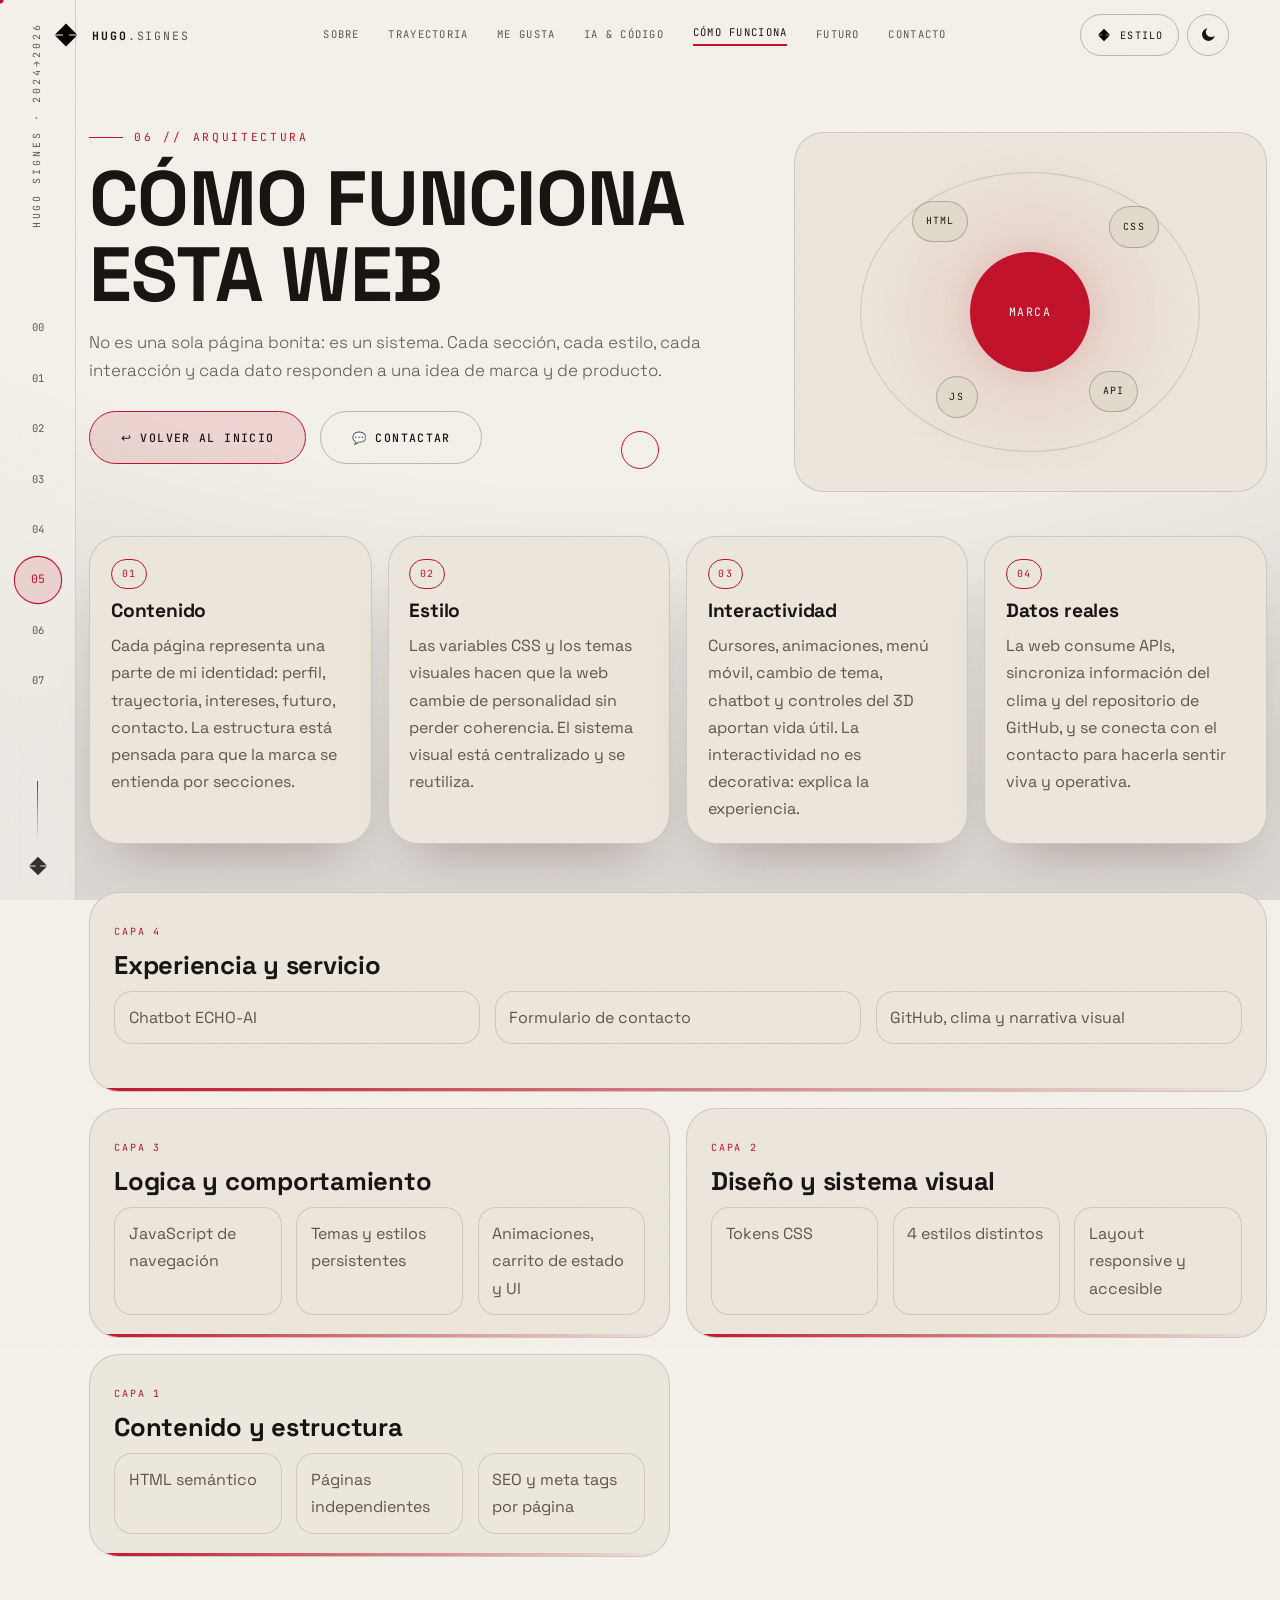
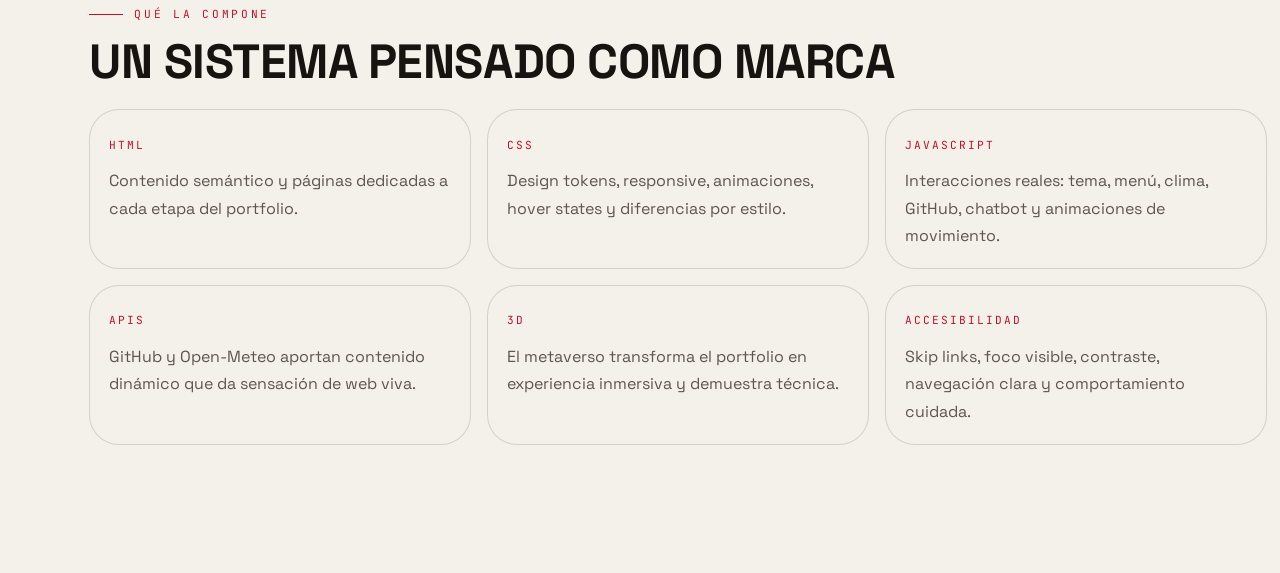
==== commit 11248b76: "Añadido: Pagina de aprendizaje con ia e herramientas" ====
--- a/como-funciona.html
+++ b/como-funciona.html
@@ -52,6 +52,7 @@
       <a href="sobre.html">Sobre</a>
       <a href="trabajo.html">Trayectoria</a>
       <a href="gusta.html">Me gusta</a>
+      <a href="programacion-ia.html">IA & Código</a>
       <a href="como-funciona.html" class="is-active">Cómo funciona</a>
       <a href="futuro.html">Futuro</a>
       <a href="contacto.html">Contacto</a>
@@ -66,6 +67,10 @@
           <button data-set-style="professional"><i class="sw sw--pro"></i>Profesional</button>
           <button data-set-style="gamer"><i class="sw sw--gamer"></i>Undertale</button>
           <button data-set-style="retro"><i class="sw sw--retro"></i>Retro</button>
+          <div class="style-switch__divider" aria-hidden="true"></div>
+          <button data-set-quality="alta" class="quality-opt">Alta</button>
+          <button data-set-quality="media" class="quality-opt">Media</button>
+          <button data-set-quality="low" class="quality-opt">Baja</button>
         </div>
       </div>
       <button class="theme-toggle" id="themeToggle" aria-label="Cambiar tema">
@@ -83,9 +88,10 @@
     <a href="sobre.html" data-label="Sobre mí">01<i class="rail__dot"></i></a>
     <a href="trabajo.html" data-label="Trayectoria">02<i class="rail__dot"></i></a>
     <a href="gusta.html" data-label="Me gusta">03<i class="rail__dot"></i></a>
-    <a href="como-funciona.html" data-label="Cómo funciona" class="is-active">04<i class="rail__dot"></i></a>
-    <a href="futuro.html" data-label="Futuro IA">05<i class="rail__dot"></i></a>
-    <a href="contacto.html" data-label="Contacto">06<i class="rail__dot"></i></a>
+    <a href="programacion-ia.html" data-label="IA & Código">04<i class="rail__dot"></i></a>
+    <a href="como-funciona.html" data-label="Cómo funciona" class="is-active">05<i class="rail__dot"></i></a>
+    <a href="futuro.html" data-label="Futuro IA">06<i class="rail__dot"></i></a>
+    <a href="contacto.html" data-label="Contacto">07<i class="rail__dot"></i></a>
   </nav>
   <div class="rail__bottom"><span class="rail__line"></span><svg class="rail__wing"><use href="#wing"/></svg></div>
 </aside>
--- a/styles.css
+++ b/styles.css
@@ -15,7 +15,43 @@
   --clip:none; --scan:0; --glow:0 0 0 0 transparent;
   --card-shadow:0 30px 60px -30px rgba(0,0,0,.6); --rail-w:76px;
   --img-filter:grayscale(.3) contrast(1.05); --media-shadow:none; --media-overlay:none;
-}
+  --motion-scale:1;
+}
+
+html[data-quality="medium"]{ --motion-scale:.7; --grain:.03; }
+html[data-quality="low"]{ --motion-scale:0; --grain:.012; --scan:0; }
+html[data-quality="medium"] *{ transition-duration: calc(0.35s * var(--motion-scale)) !important; }
+html[data-quality="low"] *{ animation-duration: 0.001ms !important; animation-iteration-count: 1 !important; transition-duration: 0.001ms !important; }
+html[data-quality="low"] .grain,
+html[data-quality="low"] .scanlines,
+html[data-quality="low"] .vignette,
+html[data-quality="low"] .cursor,
+html[data-quality="low"] .cursor-ring,
+html[data-quality="low"] .trail,
+html[data-quality="low"] .hero__wing,
+html[data-quality="low"] .rail__wing,
+html[data-quality="low"] .logo__mark,
+html[data-quality="low"] .architecture__orbit,
+html[data-quality="low"] .architecture__node,
+html[data-quality="low"] .theme-toggle__ico,
+html[data-quality="low"] .hero__name-line{ animation:none !important; }
+html[data-quality="low"] .topbar,
+html[data-quality="low"] .work__card,
+html[data-quality="low"] .cell,
+html[data-quality="low"] .spec,
+html[data-quality="low"] .chat-launcher,
+html[data-quality="low"] .ai-chat-panel,
+html[data-quality="low"] .architecture__card,
+html[data-quality="low"] .architecture__feature,
+html[data-quality="low"] .architecture__layer{ box-shadow:none !important; }
+html[data-quality="low"] .btn::before,
+html[data-quality="low"] .work__card::before,
+html[data-quality="low"] .hero__glow{ display:none !important; }
+html[data-quality="low"] .hero__name{ text-shadow:none !important; }
+html[data-quality="low"] .hero__name-line{ clip-path:inset(0 0 0 0) !important; transform:none !important; }
+html[data-quality="low"] .hero__bg{ opacity:.9; }
+html[data-quality="low"] .style-switch__panel{ animation:none !important; }
+html[data-quality="low"] body{ overflow-x:hidden; }
 
 /* ===== 1) ÚNICO · YVELTAL ===== */
 html[data-style="unico"]{
@@ -135,10 +171,12 @@
 .style-switch__btn svg{width:16px;height:16px;color:var(--accent)}
 .style-switch__panel{position:absolute;top:calc(100% + 10px);right:0;width:230px;background:color-mix(in srgb,var(--bg-2) 90%,transparent); backdrop-filter:blur(10px); border:1px solid var(--line-strong);border-radius:var(--r);padding:.5rem;box-shadow:var(--card-shadow);display:flex;flex-direction:column;gap:.15rem;transform-origin:top right;animation:pop .3s var(--ease-b)}
 @keyframes pop{from{opacity:0;transform:scale(.9) translateY(-10px)}to{opacity:1;transform:none}}
+.style-switch__divider{height:1px;background:var(--line);margin:.2rem 0 .3rem}
 .style-switch__panel button{display:flex;align-items:center;gap:.7rem;width:100%;padding:.75rem .8rem;border:0;background:transparent;color:var(--muted);border-radius:calc(var(--r) - 4px);font-family:var(--font-label);font-size:.72rem;text-align:left;transition:all .25s var(--ease)}
 .style-switch__panel button:hover{background:var(--bg-3);color:var(--text);transform:translateX(5px)}
 .style-switch__panel button.is-active{background:var(--accent-soft);color:var(--text)}
 .sw{width:16px;height:16px;border-radius:5px;flex:none;box-shadow:inset 0 0 0 1px rgba(255,255,255,.15)}
+.quality-opt{justify-content:center !important;text-align:center !important;padding-left:0 !important;padding-right:0 !important}
 .sw--unico{background:linear-gradient(135deg,#E4172B,#0A0A0C)}
 .sw--pro{background:linear-gradient(135deg,#2E5FA3,#E03A4C)}
 .sw--gamer{background:linear-gradient(135deg,#FF1E45,#21E6C1)}
@@ -326,6 +364,52 @@
 .work__media .tag{position:absolute;top:1rem;right:1rem;z-index:2;font-family:var(--font-label);font-size:.6rem;letter-spacing:.1em;text-transform:uppercase;color:#fff;background:rgba(0,0,0,.5);border:1px solid var(--line);padding:.35rem .6rem;border-radius:var(--r-btn); backdrop-filter: blur(4px)}
 
 /* ---------- ME GUSTA (BENTO GRID) ---------- */
+.video-spotlight {
+  margin-top: 1.5rem;
+  padding: 1rem;
+  border: 1px solid var(--line);
+  background: var(--bg-2);
+  border-radius: var(--r-lg);
+  overflow: hidden;
+  box-shadow: var(--card-shadow);
+  max-width: 760px;
+  margin-inline: auto;
+}
+.video-spotlight__meta {
+  display: grid;
+  gap: .45rem;
+  margin-bottom: .9rem;
+}
+.video-spotlight__label {
+  font-family: var(--font-label);
+  font-size: .62rem;
+  letter-spacing: .12em;
+  text-transform: uppercase;
+  color: var(--accent);
+}
+.video-spotlight__meta p {
+  margin: 0;
+  color: var(--muted);
+  font-size: .92rem;
+  line-height: 1.6;
+}
+.video-spotlight__frame {
+  position: relative;
+  width: 100%;
+  aspect-ratio: 16 / 9;
+  background: #000;
+  border-radius: calc(var(--r-lg) - 8px);
+  overflow: hidden;
+}
+.video-spotlight__frame iframe {
+  position: absolute;
+  inset: 0;
+  width: 100%;
+  height: 100%;
+  border: 0;
+  background: #000;
+}
+
 .likes { display: grid; grid-template-columns: repeat(6, 1fr); gap: 1rem; }
 .cell {
   position: relative; border: 1px solid var(--line); background: var(--bg-3);
